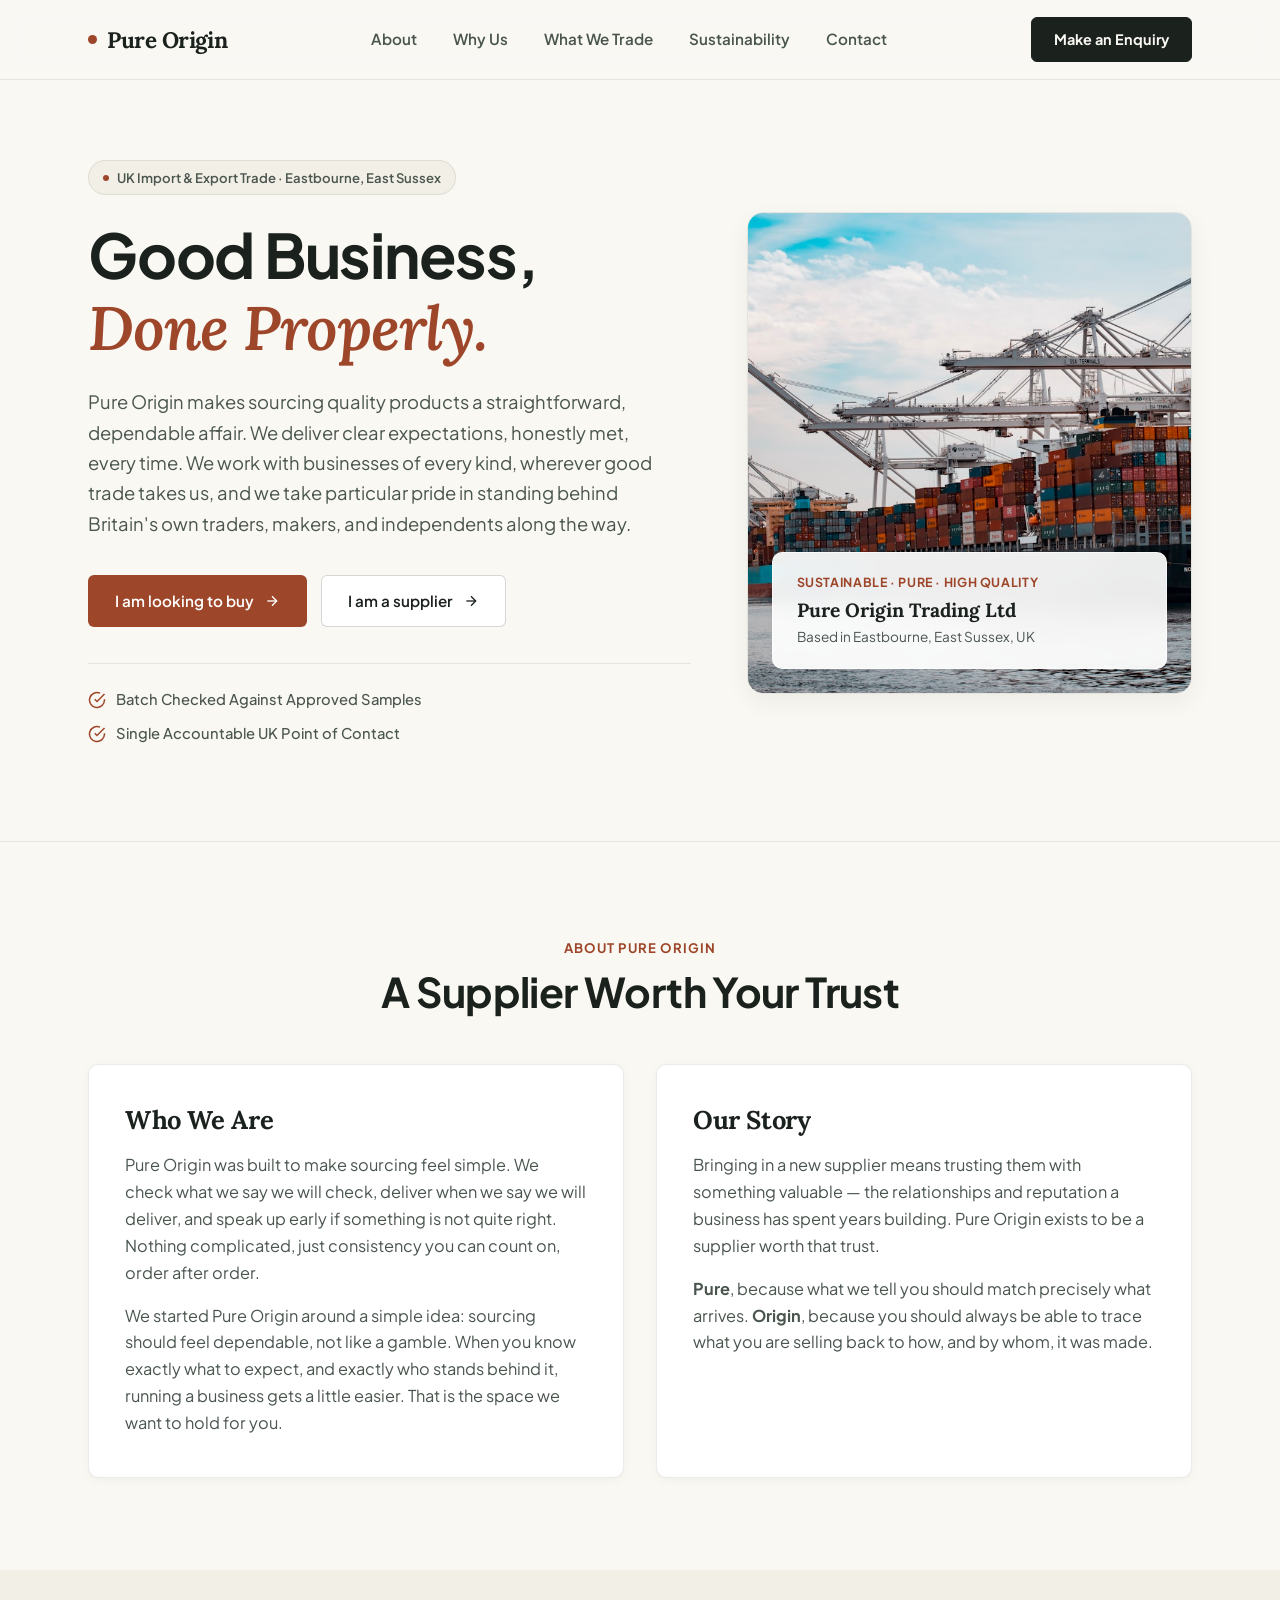
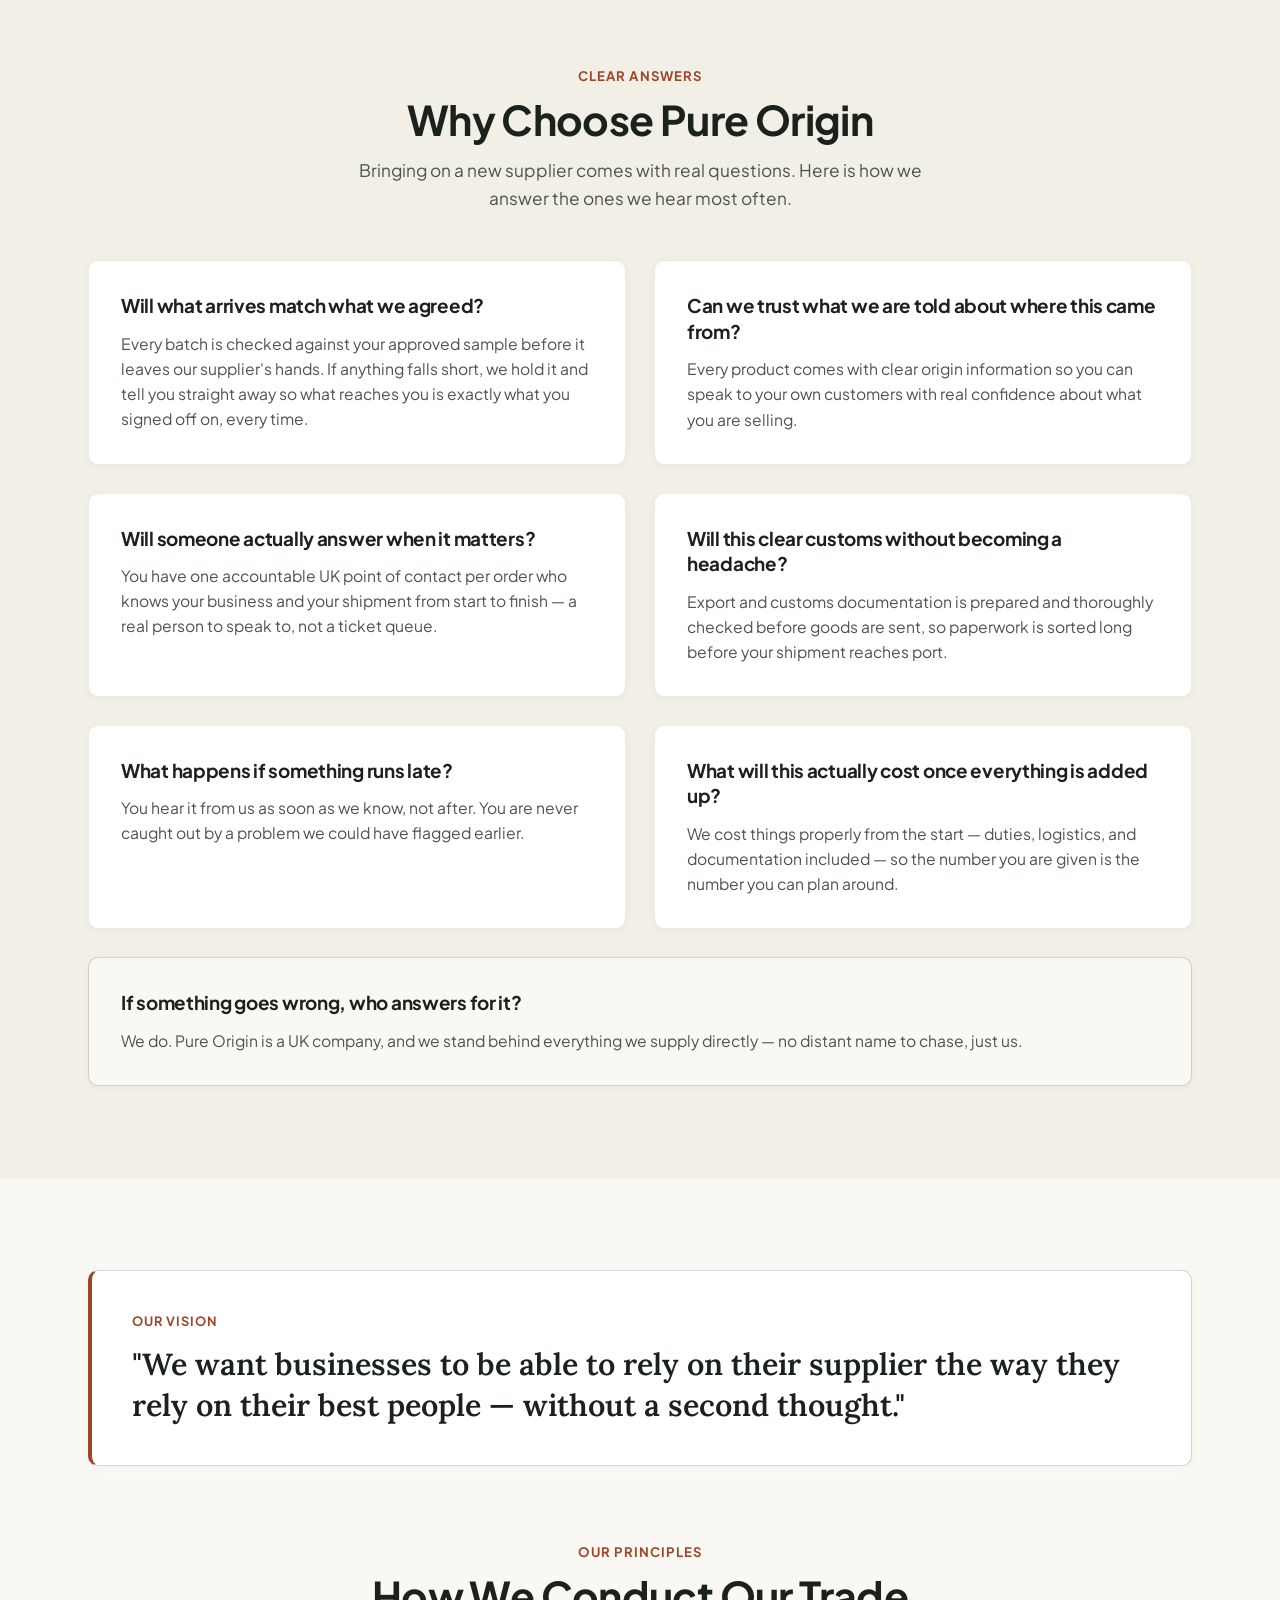
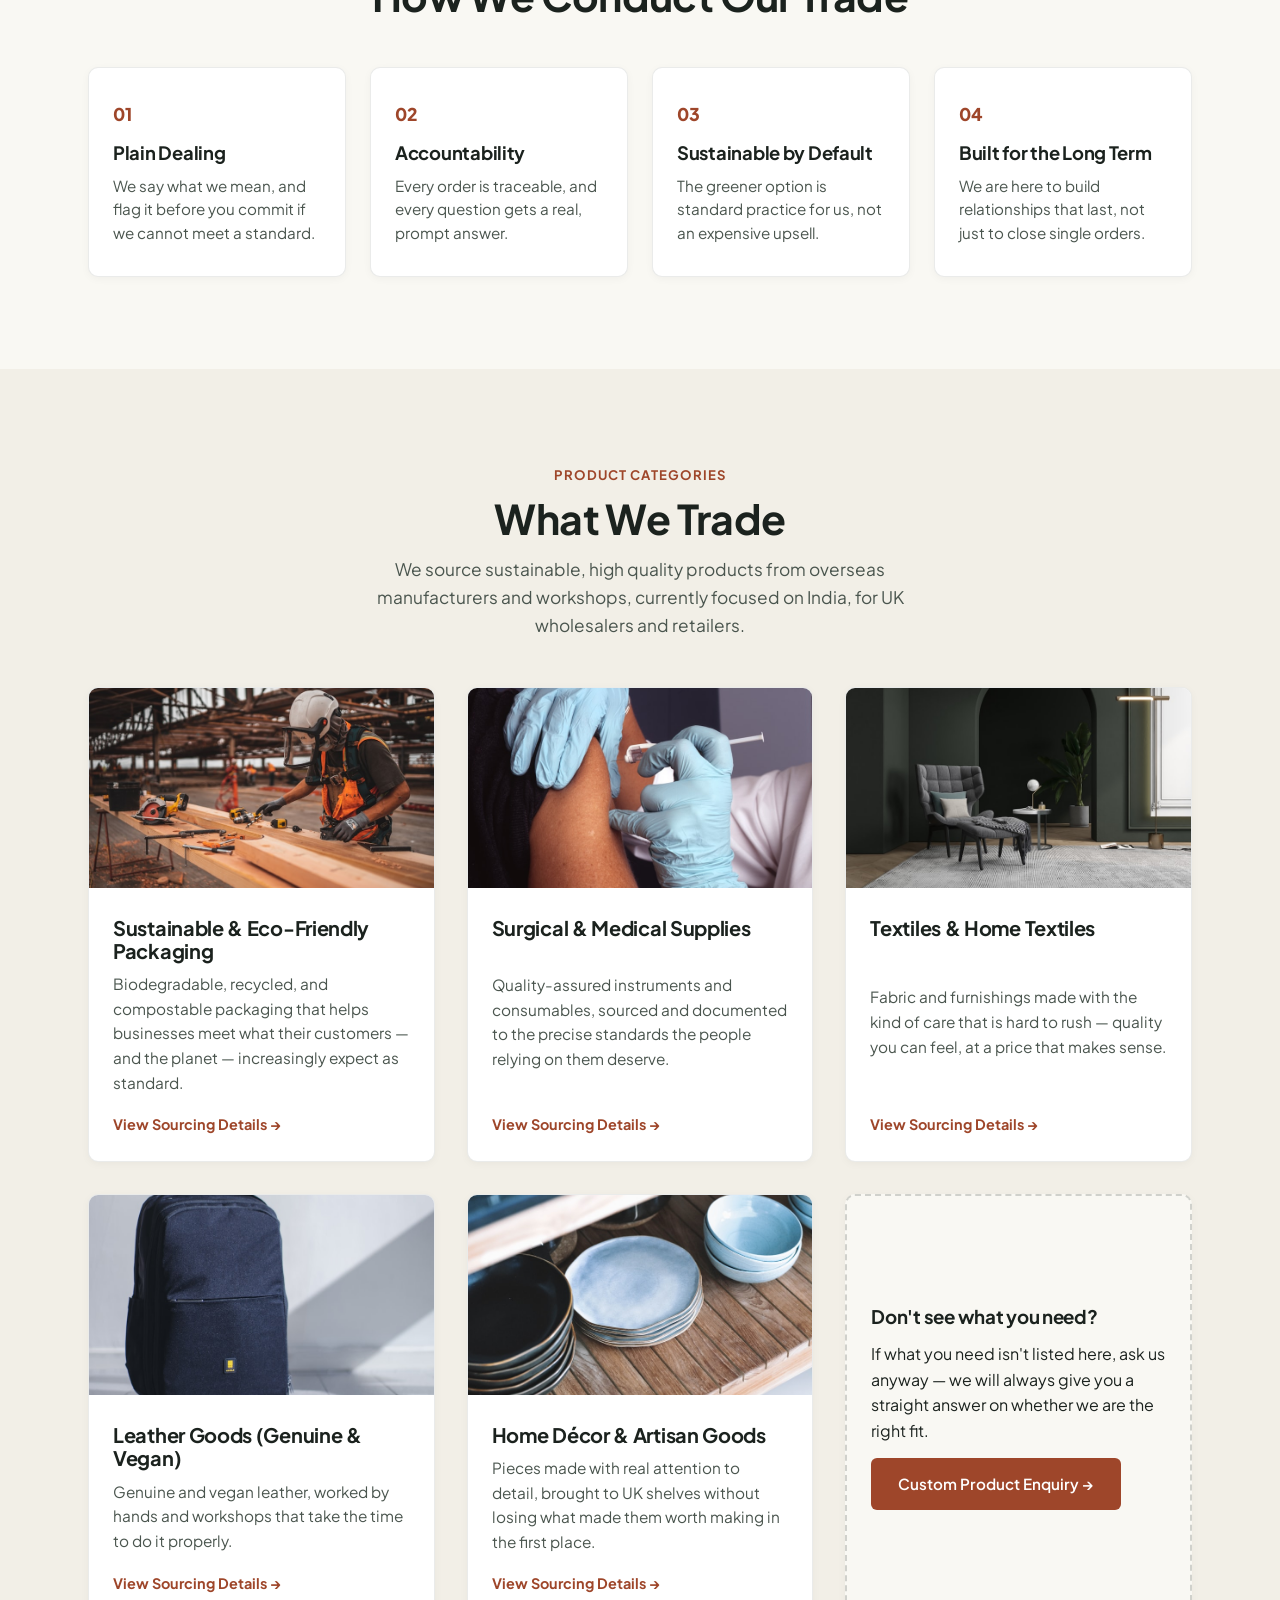
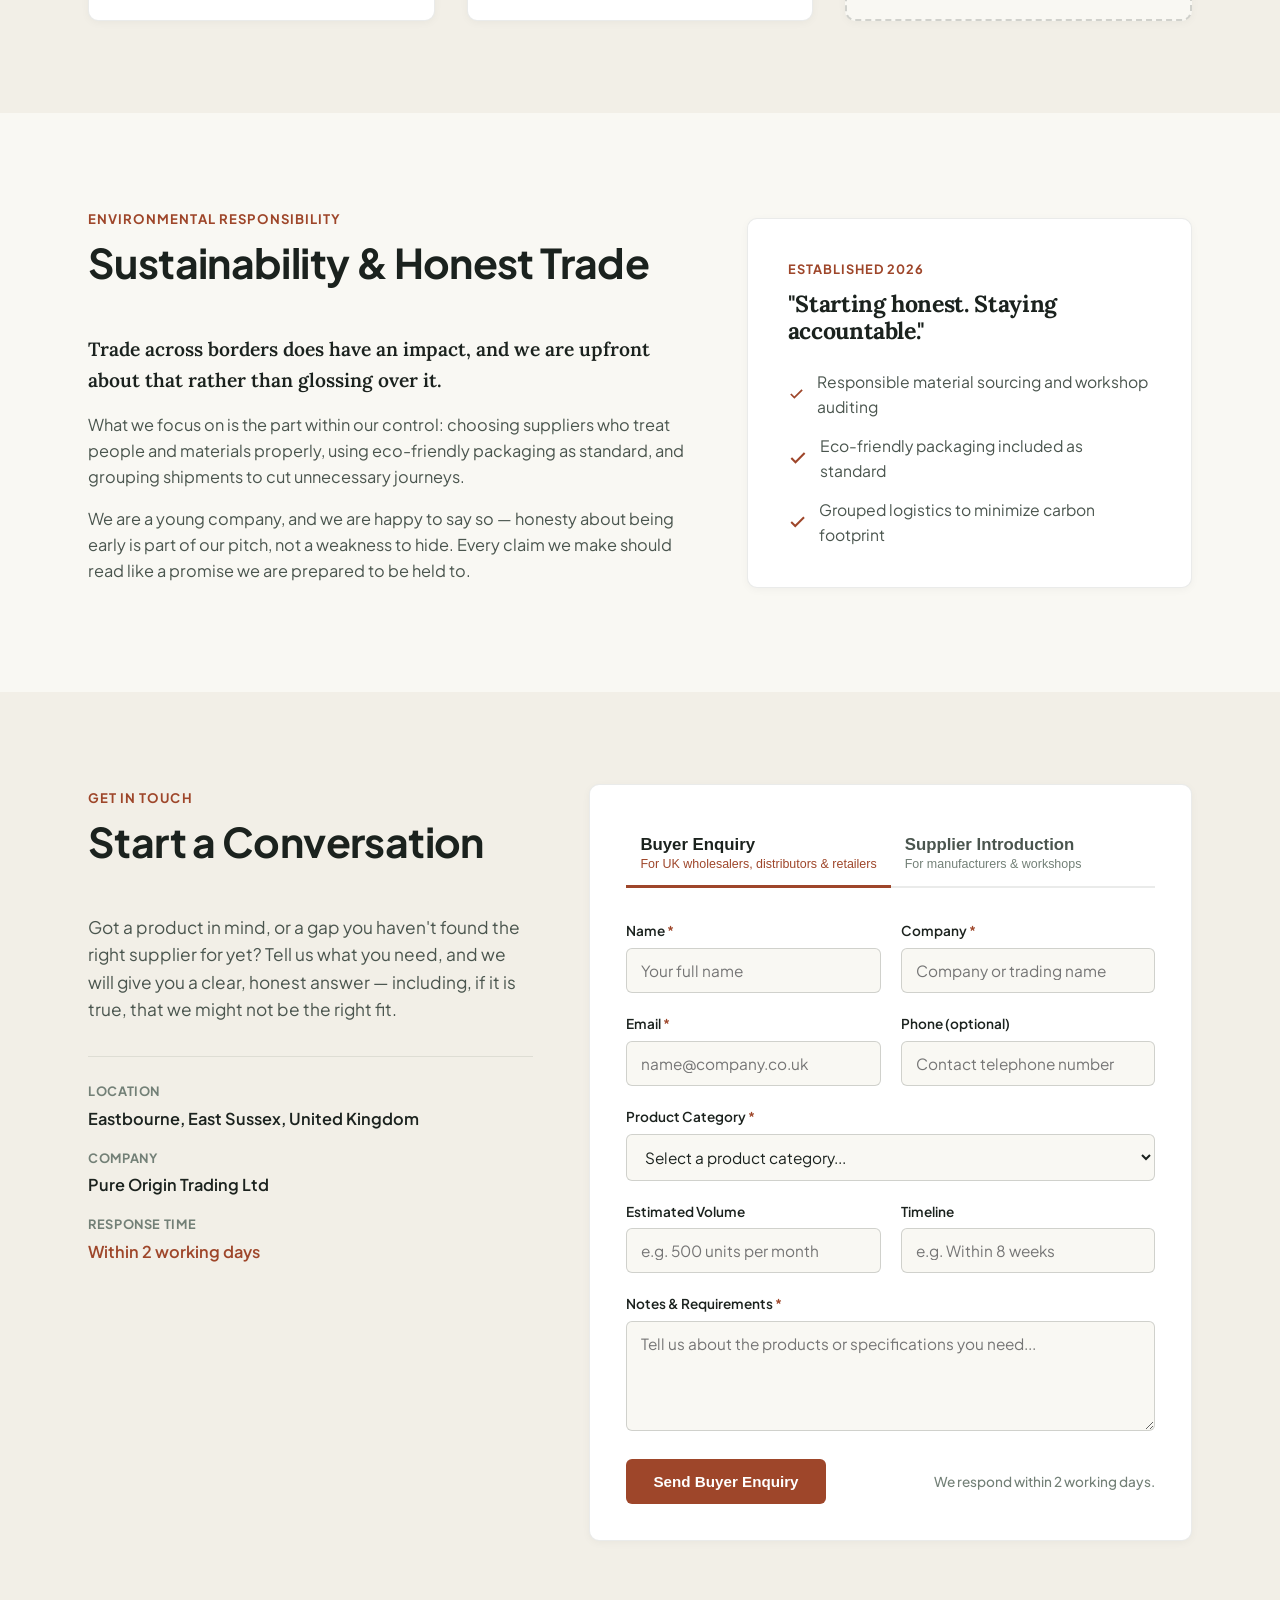
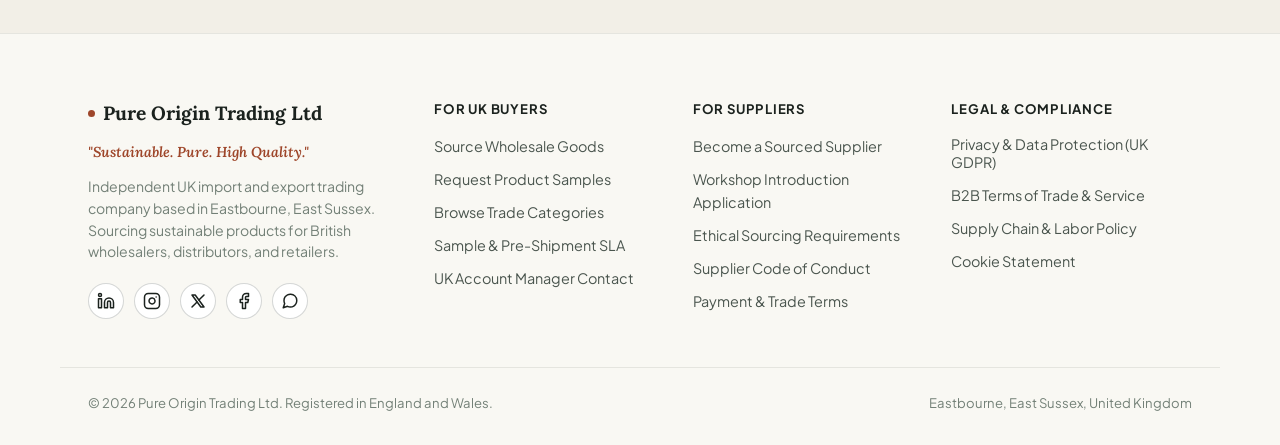
==== index.html @ 4bc97c9e "Initial commit: Pure Origin Trading Ltd website" ====
<!DOCTYPE html>
<html lang="en">
<head>
  <meta charset="UTF-8">
  <meta name="viewport" content="width=device-width, initial-scale=1.0">
  <title>Pure Origin Trading Ltd — Sustainable. Pure. High Quality.</title>
  <meta name="description" content="Pure Origin Trading Ltd is an independent UK import and export company based in Eastbourne, East Sussex. We source sustainable, high quality products for UK wholesalers, distributors, and specialty retailers.">
  
  <!-- Premium Professional Typography Stack -->
  <link rel="preconnect" href="https://fonts.googleapis.com">
  <link rel="preconnect" href="https://fonts.gstatic.com" crossorigin>
  <link href="https://fonts.googleapis.com/css2?family=Plus+Jakarta+Sans:wght@400;500;600;700;800&family=Lora:ital,wght@0,500;0,600;0,700;1,500&display=swap" rel="stylesheet">
  
  <link rel="stylesheet" href="style.css">
</head>
<body>

  <!-- Navigation Header -->
  <header class="site-header" id="top">
    <div class="wrap nav-row">
      <a href="#top" class="wordmark" aria-label="Pure Origin Trading Ltd Home">
        <span class="dot" aria-hidden="true"></span>
        <span class="brand-name">Pure Origin</span>
      </a>

      <nav class="links" id="primaryNav" aria-label="Primary Navigation">
        <a href="#about">About</a>
        <a href="#why">Why Us</a>
        <a href="#trade">What We Trade</a>
        <a href="#sustainability">Sustainability</a>
        <a href="#contact">Contact</a>
      </nav>

      <div class="header-actions">
        <a href="#contact" class="nav-cta-btn" data-set-tab="buyer">Make an Enquiry</a>
      </div>

      <button class="menu-toggle" id="menuToggle" aria-expanded="false" aria-controls="primaryNav" aria-label="Toggle navigation menu">
        <span class="menu-label">Menu</span>
      </button>
    </div>
  </header>

  <main id="main-content">
    
    <!-- Hero Section -->
    <section class="hero-section" id="home">
      <div class="wrap hero-grid">
        <div class="hero-copy">
          <div class="location-badge">
            <span class="badge-dot"></span>
            <span>UK Import &amp; Export Trade · Eastbourne, East Sussex</span>
          </div>

          <h1 class="hero-headline">Good Business,<br><span class="accent-text">Done Properly.</span></h1>

          <p class="hero-subtext">
            Pure Origin makes sourcing quality products a straightforward, dependable affair. We deliver clear expectations, honestly met, every time. We work with businesses of every kind, wherever good trade takes us, and we take particular pride in standing behind Britain's own traders, makers, and independents along the way.
          </p>

          <div class="hero-buttons">
            <a href="#contact" class="btn btn-primary" data-set-tab="buyer">
              <span>I am looking to buy</span>
              <svg width="16" height="16" viewBox="0 0 24 24" fill="none" stroke="currentColor" stroke-width="2"><line x1="5" y1="12" x2="19" y2="12"></line><polyline points="12 5 19 12 12 19"></polyline></svg>
            </a>
            <a href="#contact" class="btn btn-secondary" data-set-tab="supplier">
              <span>I am a supplier</span>
              <svg width="16" height="16" viewBox="0 0 24 24" fill="none" stroke="currentColor" stroke-width="2"><line x1="5" y1="12" x2="19" y2="12"></line><polyline points="12 5 19 12 12 19"></polyline></svg>
            </a>
          </div>

          <div class="hero-reassurance">
            <div class="reassurance-item">
              <svg width="18" height="18" viewBox="0 0 24 24" fill="none" stroke="var(--oxide)" stroke-width="2"><path d="M22 11.08V12a10 10 0 1 1-5.93-9.14"></path><polyline points="22 4 12 14.01 9 11.01"></polyline></svg>
              <span>Batch Checked Against Approved Samples</span>
            </div>
            <div class="reassurance-item">
              <svg width="18" height="18" viewBox="0 0 24 24" fill="none" stroke="var(--oxide)" stroke-width="2"><path d="M22 11.08V12a10 10 0 1 1-5.93-9.14"></path><polyline points="22 4 12 14.01 9 11.01"></polyline></svg>
              <span>Single Accountable UK Point of Contact</span>
            </div>
          </div>
        </div>

        <div class="hero-image-card">
          <img src="assets/hero_trade.jpg" alt="Pure Origin cross border trade container ship and port logistics" class="hero-img">
          <div class="image-overlay-card">
            <div class="card-tagline">Sustainable · Pure · High Quality</div>
            <div class="card-title">Pure Origin Trading Ltd</div>
            <div class="card-location">Based in Eastbourne, East Sussex, UK</div>
          </div>
        </div>
      </div>
    </section>

    <!-- About Section -->
    <section class="section-space" id="about">
      <div class="wrap">
        <div class="section-header">
          <span class="section-label">About Pure Origin</span>
          <h2>A Supplier Worth Your Trust</h2>
        </div>

        <div class="about-cards-grid">
          <div class="about-card">
            <h3>Who We Are</h3>
            <p>
              Pure Origin was built to make sourcing feel simple. We check what we say we will check, deliver when we say we will deliver, and speak up early if something is not quite right. Nothing complicated, just consistency you can count on, order after order.
            </p>
            <p>
              We started Pure Origin around a simple idea: sourcing should feel dependable, not like a gamble. When you know exactly what to expect, and exactly who stands behind it, running a business gets a little easier. That is the space we want to hold for you.
            </p>
          </div>

          <div class="about-card">
            <h3>Our Story</h3>
            <p>
              Bringing in a new supplier means trusting them with something valuable — the relationships and reputation a business has spent years building. Pure Origin exists to be a supplier worth that trust.
            </p>
            <p>
              <strong>Pure</strong>, because what we tell you should match precisely what arrives. <strong>Origin</strong>, because you should always be able to trace what you are selling back to how, and by whom, it was made.
            </p>
          </div>
        </div>
      </div>
    </section>

    <!-- Why Pure Origin FAQ -->
    <section class="section-space soft-bg" id="why">
      <div class="wrap">
        <div class="section-header">
          <span class="section-label">Clear Answers</span>
          <h2>Why Choose Pure Origin</h2>
          <p class="section-sub">Bringing on a new supplier comes with real questions. Here is how we answer the ones we hear most often.</p>
        </div>

        <div class="faq-grid">
          <div class="faq-item">
            <h4>Will what arrives match what we agreed?</h4>
            <p>Every batch is checked against your approved sample before it leaves our supplier's hands. If anything falls short, we hold it and tell you straight away so what reaches you is exactly what you signed off on, every time.</p>
          </div>

          <div class="faq-item">
            <h4>Can we trust what we are told about where this came from?</h4>
            <p>Every product comes with clear origin information so you can speak to your own customers with real confidence about what you are selling.</p>
          </div>

          <div class="faq-item">
            <h4>Will someone actually answer when it matters?</h4>
            <p>You have one accountable UK point of contact per order who knows your business and your shipment from start to finish — a real person to speak to, not a ticket queue.</p>
          </div>

          <div class="faq-item">
            <h4>Will this clear customs without becoming a headache?</h4>
            <p>Export and customs documentation is prepared and thoroughly checked before goods are sent, so paperwork is sorted long before your shipment reaches port.</p>
          </div>

          <div class="faq-item">
            <h4>What happens if something runs late?</h4>
            <p>You hear it from us as soon as we know, not after. You are never caught out by a problem we could have flagged earlier.</p>
          </div>

          <div class="faq-item">
            <h4>What will this actually cost once everything is added up?</h4>
            <p>We cost things properly from the start — duties, logistics, and documentation included — so the number you are given is the number you can plan around.</p>
          </div>

          <div class="faq-item full-width-faq">
            <h4>If something goes wrong, who answers for it?</h4>
            <p>We do. Pure Origin is a UK company, and we stand behind everything we supply directly — no distant name to chase, just us.</p>
          </div>
        </div>
      </div>
    </section>

    <!-- Vision & Values -->
    <section class="section-space" id="values">
      <div class="wrap">
        <div class="vision-callout">
          <span class="vision-tag">Our Vision</span>
          <blockquote class="vision-quote">
            "We want businesses to be able to rely on their supplier the way they rely on their best people — without a second thought."
          </blockquote>
        </div>

        <div class="section-header">
          <span class="section-label">Our Principles</span>
          <h2>How We Conduct Our Trade</h2>
        </div>

        <div class="values-grid">
          <div class="value-card">
            <div class="value-number">01</div>
            <h4>Plain Dealing</h4>
            <p>We say what we mean, and flag it before you commit if we cannot meet a standard.</p>
          </div>

          <div class="value-card">
            <div class="value-number">02</div>
            <h4>Accountability</h4>
            <p>Every order is traceable, and every question gets a real, prompt answer.</p>
          </div>

          <div class="value-card">
            <div class="value-number">03</div>
            <h4>Sustainable by Default</h4>
            <p>The greener option is standard practice for us, not an expensive upsell.</p>
          </div>

          <div class="value-card">
            <div class="value-number">04</div>
            <h4>Built for the Long Term</h4>
            <p>We are here to build relationships that last, not just to close single orders.</p>
          </div>
        </div>
      </div>
    </section>

    <!-- What We Trade -->
    <section class="section-space soft-bg" id="trade">
      <div class="wrap">
        <div class="section-header">
          <span class="section-label">Product Categories</span>
          <h2>What We Trade</h2>
          <p class="section-sub">We source sustainable, high quality products from overseas manufacturers and workshops, currently focused on India, for UK wholesalers and retailers.</p>
        </div>

        <div class="products-grid">
          
          <div class="product-card">
            <div class="product-img-wrap">
              <img src="assets/packaging.jpg" alt="Sustainable Kraft packaging and eco mailers" loading="lazy">
            </div>
            <div class="product-body">
              <h3>Sustainable &amp; Eco-Friendly Packaging</h3>
              <p>Biodegradable, recycled, and compostable packaging that helps businesses meet what their customers — and the planet — increasingly expect as standard.</p>
              <button class="product-modal-btn" data-open-modal="packaging">View Sourcing Details &rarr;</button>
            </div>
          </div>

          <div class="product-card">
            <div class="product-img-wrap">
              <img src="assets/medical.jpg" alt="Surgical and medical supplies" loading="lazy">
            </div>
            <div class="product-body">
              <h3>Surgical &amp; Medical Supplies</h3>
              <p>Quality-assured instruments and consumables, sourced and documented to the precise standards the people relying on them deserve.</p>
              <button class="product-modal-btn" data-open-modal="medical">View Sourcing Details &rarr;</button>
            </div>
          </div>

          <div class="product-card">
            <div class="product-img-wrap">
              <img src="assets/textiles.jpg" alt="Natural woven textiles and linen" loading="lazy">
            </div>
            <div class="product-body">
              <h3>Textiles &amp; Home Textiles</h3>
              <p>Fabric and furnishings made with the kind of care that is hard to rush — quality you can feel, at a price that makes sense.</p>
              <button class="product-modal-btn" data-open-modal="textiles">View Sourcing Details &rarr;</button>
            </div>
          </div>

          <div class="product-card">
            <div class="product-img-wrap">
              <img src="assets/leather.jpg" alt="Genuine and vegan leather goods" loading="lazy">
            </div>
            <div class="product-body">
              <h3>Leather Goods (Genuine &amp; Vegan)</h3>
              <p>Genuine and vegan leather, worked by hands and workshops that take the time to do it properly.</p>
              <button class="product-modal-btn" data-open-modal="leather">View Sourcing Details &rarr;</button>
            </div>
          </div>

          <div class="product-card">
            <div class="product-img-wrap">
              <img src="assets/artisan.jpg" alt="Home decor and handcrafted artisan ceramics" loading="lazy">
            </div>
            <div class="product-body">
              <h3>Home Décor &amp; Artisan Goods</h3>
              <p>Pieces made with real attention to detail, brought to UK shelves without losing what made them worth making in the first place.</p>
              <button class="product-modal-btn" data-open-modal="artisan">View Sourcing Details &rarr;</button>
            </div>
          </div>

          <div class="product-card custom-enquiry-card">
            <div class="custom-card-body">
              <h3>Don't see what you need?</h3>
              <p>If what you need isn't listed here, ask us anyway — we will always give you a straight answer on whether we are the right fit.</p>
              <a href="#contact" class="btn btn-primary" data-set-tab="buyer">Custom Product Enquiry &rarr;</a>
            </div>
          </div>

        </div>
      </div>
    </section>

    <!-- Sustainability Section -->
    <section class="section-space" id="sustainability">
      <div class="wrap sustain-container">
        <div class="sustain-copy">
          <div class="section-header align-left">
            <span class="section-label">Environmental Responsibility</span>
            <h2>Sustainability &amp; Honest Trade</h2>
          </div>

          <p class="lead-p">
            Trade across borders does have an impact, and we are upfront about that rather than glossing over it.
          </p>

          <p>
            What we focus on is the part within our control: choosing suppliers who treat people and materials properly, using eco-friendly packaging as standard, and grouping shipments to cut unnecessary journeys.
          </p>

          <p>
            We are a young company, and we are happy to say so — honesty about being early is part of our pitch, not a weakness to hide. Every claim we make should read like a promise we are prepared to be held to.
          </p>
        </div>

        <div class="sustain-box">
          <div class="box-badge">Established 2026</div>
          <h3>"Starting honest. Staying accountable."</h3>
          <ul class="sustain-list">
            <li>
              <svg width="20" height="20" viewBox="0 0 24 24" fill="none" stroke="var(--oxide)" stroke-width="2.5"><polyline points="20 6 9 17 4 12"></polyline></svg>
              <span>Responsible material sourcing and workshop auditing</span>
            </li>
            <li>
              <svg width="20" height="20" viewBox="0 0 24 24" fill="none" stroke="var(--oxide)" stroke-width="2.5"><polyline points="20 6 9 17 4 12"></polyline></svg>
              <span>Eco-friendly packaging included as standard</span>
            </li>
            <li>
              <svg width="20" height="20" viewBox="0 0 24 24" fill="none" stroke="var(--oxide)" stroke-width="2.5"><polyline points="20 6 9 17 4 12"></polyline></svg>
              <span>Grouped logistics to minimize carbon footprint</span>
            </li>
          </ul>
        </div>
      </div>
    </section>

    <!-- Contact Section -->
    <section class="section-space soft-bg" id="contact">
      <div class="wrap contact-layout">
        
        <div class="contact-info-panel">
          <div class="section-header align-left">
            <span class="section-label">Get in Touch</span>
            <h2>Start a Conversation</h2>
          </div>

          <p class="contact-text">
            Got a product in mind, or a gap you haven't found the right supplier for yet? Tell us what you need, and we will give you a clear, honest answer — including, if it is true, that we might not be the right fit.
          </p>

          <div class="info-list">
            <div class="info-item">
              <span class="info-label">Location</span>
              <span class="info-value">Eastbourne, East Sussex, United Kingdom</span>
            </div>
            <div class="info-item">
              <span class="info-label">Company</span>
              <span class="info-value">Pure Origin Trading Ltd</span>
            </div>
            <div class="info-item">
              <span class="info-label">Response Time</span>
              <span class="info-value highlight">Within 2 working days</span>
            </div>
          </div>
        </div>

        <div class="form-container" id="form-area">
          
          <div class="form-tabs" role="tablist" aria-label="Audience enquiry selector">
            <button class="tab-button active" id="tab-buyer" role="tab" aria-selected="true" aria-controls="panel-buyer" data-tab="buyer">
              <span class="tab-title">Buyer Enquiry</span>
              <span class="tab-subtitle">For UK wholesalers, distributors &amp; retailers</span>
            </button>
            <button class="tab-button" id="tab-supplier" role="tab" aria-selected="false" aria-controls="panel-supplier" data-tab="supplier">
              <span class="tab-title">Supplier Introduction</span>
              <span class="tab-subtitle">For manufacturers &amp; workshops</span>
            </button>
          </div>

          <!-- Buyer Form -->
          <div class="form-panel active" id="panel-buyer" role="tabpanel" aria-labelledby="tab-buyer">
            <form id="buyerForm" class="contact-form" action="https://formspree.io/f/xbjnqpkz" method="POST" novalidate>
              <input type="hidden" name="_subject" value="New Buyer Enquiry — Pure Origin Trading Ltd">
              <input type="hidden" name="enquiry_type" value="Buyer Enquiry">

              <div class="form-row">
                <div class="field-group">
                  <label for="b-name">Name <span class="req">*</span></label>
                  <input type="text" id="b-name" name="name" required placeholder="Your full name">
                </div>
                <div class="field-group">
                  <label for="b-company">Company <span class="req">*</span></label>
                  <input type="text" id="b-company" name="company" required placeholder="Company or trading name">
                </div>
              </div>

              <div class="form-row">
                <div class="field-group">
                  <label for="b-email">Email <span class="req">*</span></label>
                  <input type="email" id="b-email" name="email" required placeholder="name@company.co.uk">
                </div>
                <div class="field-group">
                  <label for="b-phone">Phone (optional)</label>
                  <input type="tel" id="b-phone" name="phone" placeholder="Contact telephone number">
                </div>
              </div>

              <div class="field-group">
                <label for="b-category">Product Category <span class="req">*</span></label>
                <select id="b-category" name="product_category" required>
                  <option value="" disabled selected>Select a product category...</option>
                  <option value="Sustainable & Eco-Friendly Packaging">Sustainable &amp; Eco-Friendly Packaging</option>
                  <option value="Surgical & Medical Supplies">Surgical &amp; Medical Supplies</option>
                  <option value="Textiles & Home Textiles">Textiles &amp; Home Textiles</option>
                  <option value="Leather Goods">Leather Goods (Genuine &amp; Vegan)</option>
                  <option value="Home Décor & Artisan Goods">Home Décor &amp; Artisan Goods</option>
                  <option value="Other / Custom Sourcing">Other / Custom Sourcing Request</option>
                </select>
              </div>

              <div class="form-row">
                <div class="field-group">
                  <label for="b-volume">Estimated Volume</label>
                  <input type="text" id="b-volume" name="volume" placeholder="e.g. 500 units per month">
                </div>
                <div class="field-group">
                  <label for="b-timeline">Timeline</label>
                  <input type="text" id="b-timeline" name="timeline" placeholder="e.g. Within 8 weeks">
                </div>
              </div>

              <div class="field-group">
                <label for="b-notes">Notes &amp; Requirements <span class="req">*</span></label>
                <textarea id="b-notes" name="notes" rows="4" required placeholder="Tell us about the products or specifications you need..."></textarea>
              </div>

              <div class="form-actions">
                <button type="submit" class="btn btn-primary submit-btn">
                  <span>Send Buyer Enquiry</span>
                </button>
                <span class="sla-text">We respond within 2 working days.</span>
              </div>

              <div class="form-feedback" id="buyerStatus" aria-live="polite"></div>
            </form>
          </div>

          <!-- Supplier Form -->
          <div class="form-panel" id="panel-supplier" role="tabpanel" aria-labelledby="tab-supplier">
            <form id="supplierForm" class="contact-form" action="https://formspree.io/f/xbjnqpkz" method="POST" novalidate>
              <input type="hidden" name="_subject" value="New Supplier Introduction — Pure Origin Trading Ltd">
              <input type="hidden" name="enquiry_type" value="Supplier Introduction">

              <div class="form-row">
                <div class="field-group">
                  <label for="s-name">Name <span class="req">*</span></label>
                  <input type="text" id="s-name" name="name" required placeholder="Your name">
                </div>
                <div class="field-group">
                  <label for="s-company">Company or Workshop <span class="req">*</span></label>
                  <input type="text" id="s-company" name="company" required placeholder="Name of workshop or business">
                </div>
              </div>

              <div class="form-row">
                <div class="field-group">
                  <label for="s-email">Email <span class="req">*</span></label>
                  <input type="email" id="s-email" name="email" required placeholder="email@workshop.com">
                </div>
                <div class="field-group">
                  <label for="s-location">Location <span class="req">*</span></label>
                  <input type="text" id="s-location" name="location" required placeholder="City, state, country">
                </div>
              </div>

              <div class="field-group">
                <label for="s-category">What do you produce? <span class="req">*</span></label>
                <select id="s-category" name="production_category" required>
                  <option value="" disabled selected>Select category...</option>
                  <option value="Sustainable & Eco-Friendly Packaging">Sustainable &amp; Eco-Friendly Packaging</option>
                  <option value="Surgical & Medical Supplies">Surgical &amp; Medical Supplies</option>
                  <option value="Textiles & Home Textiles">Textiles &amp; Home Textiles</option>
                  <option value="Leather Goods">Leather Goods (Genuine &amp; Vegan)</option>
                  <option value="Home Décor & Artisan Goods">Home Décor &amp; Artisan Goods</option>
                  <option value="Other Workshop Goods">Other Workshop &amp; Artisan Goods</option>
                </select>
              </div>

              <div class="field-group">
                <label for="s-cert">Certifications Held (if any)</label>
                <input type="text" id="s-cert" name="certifications" placeholder="e.g. GOTS, OEKO-TEX, ISO 9001">
              </div>

              <div class="field-group">
                <label for="s-notes">Workshop &amp; Capacity Overview <span class="req">*</span></label>
                <textarea id="s-notes" name="notes" rows="4" required placeholder="Tell us about your workshop, materials, monthly production capacity, and experience..."></textarea>
              </div>

              <div class="form-actions">
                <button type="submit" class="btn btn-primary submit-btn">
                  <span>Send Supplier Introduction</span>
                </button>
                <span class="sla-text">We respond within 2 working days.</span>
              </div>

              <div class="form-feedback" id="supplierStatus" aria-live="polite"></div>
            </form>
          </div>

        </div>
      </div>
    </section>

  </main>

  <!-- Modal for Product Category Details -->
  <div class="modal-backdrop" id="categoryModal" aria-hidden="true" role="dialog" aria-labelledby="modalTitle">
    <div class="modal-dialog">
      <button class="modal-close-btn" id="modalClose" aria-label="Close modal">&times;</button>
      <div class="modal-header">
        <h3 id="modalTitle">Category Sourcing Standards</h3>
      </div>
      <div class="modal-body" id="modalContent">
        <!-- Content injected dynamically -->
      </div>
      <div class="modal-footer">
        <a href="#contact" class="btn btn-primary modal-cta-btn" id="modalCta" data-set-tab="buyer">Make an Enquiry About This Product &rarr;</a>
      </div>
    </div>
  </div>

  <!-- Modal for Legal Policies (Privacy, Terms, Supply Chain, Cookies) -->
  <div class="modal-backdrop" id="legalModal" aria-hidden="true" role="dialog" aria-labelledby="legalTitle">
    <div class="modal-dialog legal-dialog">
      <button class="modal-close-btn" id="legalClose" aria-label="Close legal modal">&times;</button>
      <div class="modal-header">
        <span class="legal-badge">UK Legal &amp; Governance Compliance</span>
        <h3 id="legalTitle">Legal Notice</h3>
      </div>
      <div class="modal-body legal-body-scroll" id="legalContent">
        <!-- Legal content injected dynamically -->
      </div>
    </div>
  </div>

  <!-- Footer (Amazon-style Audience & Compliance Navigation) -->
  <footer class="site-footer">
    <div class="wrap footer-main-grid">
      
      <!-- Brand Column -->
      <div class="footer-col brand-col">
        <span class="wordmark-sm"><span class="dot"></span> Pure Origin Trading Ltd</span>
        <p class="footer-tagline">"Sustainable. Pure. High Quality."</p>
        <p class="footer-desc">Independent UK import and export trading company based in Eastbourne, East Sussex. Sourcing sustainable products for British wholesalers, distributors, and retailers.</p>
        
        <!-- Social Media Icons -->
        <div class="footer-social-row">
          <a href="https://linkedin.com" target="_blank" rel="noopener noreferrer" class="social-icon-btn" aria-label="Pure Origin LinkedIn">
            <svg width="18" height="18" viewBox="0 0 24 24" fill="none" stroke="currentColor" stroke-width="2" stroke-linecap="round" stroke-linejoin="round"><path d="M16 8a6 6 0 0 1 6 6v7h-4v-7a2 2 0 0 0-2-2 2 2 0 0 0-2 2v7h-4v-7a6 6 0 0 1 6-6z"></path><rect x="2" y="9" width="4" height="12"></rect><circle cx="4" cy="4" r="2"></circle></svg>
          </a>
          <a href="https://instagram.com" target="_blank" rel="noopener noreferrer" class="social-icon-btn" aria-label="Pure Origin Instagram">
            <svg width="18" height="18" viewBox="0 0 24 24" fill="none" stroke="currentColor" stroke-width="2" stroke-linecap="round" stroke-linejoin="round"><rect x="2" y="2" width="20" height="20" rx="5" ry="5"></rect><path d="M16 11.37A4 4 0 1 1 12.63 8 4 4 0 0 1 16 11.37z"></path><line x1="17.5" y1="6.5" x2="17.51" y2="6.5"></line></svg>
          </a>
          <a href="https://twitter.com" target="_blank" rel="noopener noreferrer" class="social-icon-btn" aria-label="Pure Origin X / Twitter">
            <svg width="18" height="18" viewBox="0 0 24 24" fill="none" stroke="currentColor" stroke-width="2" stroke-linecap="round" stroke-linejoin="round"><path d="M4 4l11.733 16h4.267l-11.733 -16z"></path><path d="M4 20l6.768 -6.768m2.46 -2.46l6.772 -6.772"></path></svg>
          </a>
          <a href="https://facebook.com" target="_blank" rel="noopener noreferrer" class="social-icon-btn" aria-label="Pure Origin Facebook">
            <svg width="18" height="18" viewBox="0 0 24 24" fill="none" stroke="currentColor" stroke-width="2" stroke-linecap="round" stroke-linejoin="round"><path d="M18 2h-3a5 5 0 0 0-5 5v3H7v4h3v8h4v-8h3l1-4h-4V7a1 1 0 0 1 1-1h3z"></path></svg>
          </a>
          <a href="https://wa.me" target="_blank" rel="noopener noreferrer" class="social-icon-btn" aria-label="Pure Origin WhatsApp Trade Contact">
            <svg width="18" height="18" viewBox="0 0 24 24" fill="none" stroke="currentColor" stroke-width="2" stroke-linecap="round" stroke-linejoin="round"><path d="M21 11.5a8.38 8.38 0 0 1-.9 3.8 8.5 8.5 0 0 1-7.6 4.7 8.38 8.38 0 0 1-3.8-.9L3 21l1.9-5.7a8.38 8.38 0 0 1-.9-3.8 8.5 8.5 0 0 1 4.7-7.6 8.38 8.38 0 0 1 3.8-.9h.5a8.48 8.48 0 0 1 8 8v.5z"></path></svg>
          </a>
        </div>
      </div>

      <!-- For UK Buyers Column -->
      <div class="footer-col">
        <span class="footer-col-title">For UK Buyers</span>
        <ul class="footer-links-list">
          <li><a href="#contact" data-set-tab="buyer">Source Wholesale Goods</a></li>
          <li><a href="#contact" data-set-tab="buyer">Request Product Samples</a></li>
          <li><a href="#trade">Browse Trade Categories</a></li>
          <li><a href="#why">Sample &amp; Pre-Shipment SLA</a></li>
          <li><a href="#contact" data-set-tab="buyer">UK Account Manager Contact</a></li>
        </ul>
      </div>

      <!-- For Overseas Suppliers Column -->
      <div class="footer-col">
        <span class="footer-col-title">For Suppliers</span>
        <ul class="footer-links-list">
          <li><a href="#contact" data-set-tab="supplier">Become a Sourced Supplier</a></li>
          <li><a href="#contact" data-set-tab="supplier">Workshop Introduction Application</a></li>
          <li><a href="#sustainability">Ethical Sourcing Requirements</a></li>
          <li><button class="legal-link-btn" data-open-legal="supply-chain">Supplier Code of Conduct</button></li>
          <li><button class="legal-link-btn" data-open-legal="terms">Payment &amp; Trade Terms</button></li>
        </ul>
      </div>

      <!-- Legal & Governance Column -->
      <div class="footer-col">
        <span class="footer-col-title">Legal &amp; Compliance</span>
        <ul class="footer-links-list">
          <li><button class="legal-link-btn" data-open-legal="privacy">Privacy &amp; Data Protection (UK GDPR)</button></li>
          <li><button class="legal-link-btn" data-open-legal="terms">B2B Terms of Trade &amp; Service</button></li>
          <li><button class="legal-link-btn" data-open-legal="supply-chain">Supply Chain &amp; Labor Policy</button></li>
          <li><button class="legal-link-btn" data-open-legal="cookies">Cookie Statement</button></li>
        </ul>
      </div>
    </div>

    <div class="wrap footer-bottom-bar">
      <span>&copy; <span id="yearSpan">2026</span> Pure Origin Trading Ltd. Registered in England and Wales.</span>
      <span class="footer-loc">Eastbourne, East Sussex, United Kingdom</span>
    </div>
  </footer>

  <script src="script.js"></script>
</body>
</html>
---- style.css ----
/* --------------------------------------------------------------------------
   PURE ORIGIN TRADING LTD — DESIGN SYSTEM
   Modern, Clean, Human UK Trade Aesthetic & Governance Compliance
   -------------------------------------------------------------------------- */

:root {
  /* Color System */
  --bg-paper: #F9F8F3;
  --bg-soft: #F2EFE7;
  --bg-card: #FFFFFF;
  
  --color-ink: #1B221E;
  --color-ink-soft: #4A554E;
  --color-ink-muted: #738077;
  
  --oxide: #9E462A;
  --oxide-hover: #7E331B;
  --brass: #B28B36;
  --sage-accent: #4E5E53;
  
  --border-light: rgba(27, 34, 30, 0.09);
  --border-strong: rgba(27, 34, 30, 0.18);
  
  /* Typography */
  --font-sans: 'Plus Jakarta Sans', system-ui, -apple-system, sans-serif;
  --font-serif: 'Lora', Georgia, serif;
  
  /* Constraints & Effects */
  --max-width: 1160px;
  --header-height: 80px;
  --radius-sm: 6px;
  --radius-md: 10px;
  --radius-lg: 16px;
  
  --shadow-sm: 0 2px 8px rgba(27, 34, 30, 0.04);
  --shadow-md: 0 8px 24px rgba(27, 34, 30, 0.06);
  --shadow-hover: 0 14px 32px rgba(27, 34, 30, 0.1);
  
  --transition-fast: 0.18s cubic-bezier(0.2, 0.8, 0.2, 1);
  --transition-normal: 0.28s cubic-bezier(0.2, 0.8, 0.2, 1);
}

/* Global Reset */
*, *::before, *::after {
  box-sizing: border-box;
  margin: 0;
  padding: 0;
}

html {
  scroll-behavior: smooth;
  scroll-padding-top: var(--header-height);
  font-size: 16px;
}

body {
  background-color: var(--bg-paper);
  color: var(--color-ink);
  font-family: var(--font-sans);
  line-height: 1.6;
  -webkit-font-smoothing: antialiased;
}

h1, h2, h3, h4 {
  color: var(--color-ink);
  line-height: 1.15;
  letter-spacing: -0.015em;
}

h1, h2 {
  font-family: var(--font-sans);
  font-weight: 700;
}

p {
  margin-bottom: 0;
}

a {
  color: inherit;
  text-decoration: none;
}

img {
  display: block;
  max-width: 100%;
  height: auto;
}

/* Utility Containers */
.wrap {
  max-width: var(--max-width);
  margin: 0 auto;
  padding: 0 28px;
}

.section-space {
  padding: 92px 0;
}

.soft-bg {
  background-color: var(--bg-soft);
}

.section-header {
  margin-bottom: 48px;
  text-align: center;
  max-width: 36rem;
  margin-left: auto;
  margin-right: auto;
}

.section-header.align-left {
  text-align: left;
  margin-left: 0;
  margin-right: 0;
}

.section-label {
  display: inline-block;
  font-size: 0.82rem;
  font-weight: 700;
  color: var(--oxide);
  text-transform: uppercase;
  letter-spacing: 0.08em;
  margin-bottom: 10px;
}

.section-header h2 {
  font-size: clamp(2rem, 3.2vw, 2.7rem);
}

.section-sub {
  font-size: 1.08rem;
  color: var(--color-ink-soft);
  margin-top: 14px;
  line-height: 1.6;
}

/* Focus state */
:focus-visible {
  outline: 2px solid var(--oxide);
  outline-offset: 3px;
}

/* --------------------------------------------------------------------------
   HEADER NAVIGATION (REDESIGNED & SLEEK)
   -------------------------------------------------------------------------- */
.site-header {
  position: sticky;
  top: 0;
  z-index: 100;
  background: rgba(249, 248, 243, 0.92);
  backdrop-filter: blur(12px);
  -webkit-backdrop-filter: blur(12px);
  border-bottom: 1px solid var(--border-light);
  height: var(--header-height);
  display: flex;
  align-items: center;
}

.nav-row {
  display: flex;
  align-items: center;
  justify-content: space-between;
  width: 100%;
}

.wordmark {
  display: flex;
  align-items: center;
  gap: 10px;
}

.wordmark .dot {
  width: 9px;
  height: 9px;
  border-radius: 50%;
  background: var(--oxide);
  display: inline-block;
}

.brand-name {
  font-family: var(--font-serif);
  font-weight: 700;
  font-size: 1.4rem;
  color: var(--color-ink);
  letter-spacing: -0.02em;
}

nav.links {
  display: flex;
  align-items: center;
  gap: 36px;
  font-size: 0.95rem;
  font-weight: 600;
}

nav.links a {
  color: var(--color-ink-soft);
  position: relative;
  padding: 6px 0;
  transition: color var(--transition-fast);
}

nav.links a::after {
  content: '';
  position: absolute;
  bottom: 0;
  left: 0;
  width: 0;
  height: 2px;
  background-color: var(--oxide);
  transition: width var(--transition-fast);
}

nav.links a:hover {
  color: var(--color-ink);
}

nav.links a:hover::after {
  width: 100%;
}

.header-actions {
  display: flex;
  align-items: center;
  gap: 12px;
}

.nav-cta-btn {
  padding: 10px 22px;
  border-radius: var(--radius-sm);
  font-size: 0.9rem;
  font-weight: 700;
  background: var(--color-ink);
  color: var(--bg-paper);
  transition: all var(--transition-fast);
  border: 1px solid var(--color-ink);
}

.nav-cta-btn:hover {
  background: var(--oxide);
  border-color: var(--oxide);
  transform: translateY(-1px);
}

.menu-toggle {
  display: none;
  background: none;
  border: 1px solid var(--border-strong);
  padding: 8px 16px;
  border-radius: var(--radius-sm);
  font-family: inherit;
  font-size: 0.9rem;
  font-weight: 600;
  cursor: pointer;
  color: var(--color-ink);
}

@media (max-width: 900px) {
  .header-actions { display: none; }
  .menu-toggle { display: block; }
  nav.links {
    display: none;
    position: absolute;
    top: var(--header-height);
    left: 0; right: 0;
    background: var(--bg-paper);
    flex-direction: column;
    align-items: flex-start;
    gap: 0;
    border-bottom: 1px solid var(--border-strong);
    box-shadow: var(--shadow-md);
  }
  nav.links.open { display: flex; }
  nav.links a {
    width: 100%;
    padding: 16px 28px;
    border-top: 1px solid var(--border-light);
  }
  nav.links a::after { display: none; }
}

/* --------------------------------------------------------------------------
   HERO SECTION
   -------------------------------------------------------------------------- */
.hero-section {
  padding: 80px 0 96px;
  border-bottom: 1px solid var(--border-light);
}

.hero-grid {
  display: grid;
  grid-template-columns: 1.15fr 0.85fr;
  gap: 56px;
  align-items: center;
}

.location-badge {
  display: inline-flex;
  align-items: center;
  gap: 8px;
  font-size: 0.82rem;
  font-weight: 600;
  color: var(--color-ink-soft);
  background: var(--bg-soft);
  padding: 6px 14px;
  border-radius: 20px;
  border: 1px solid var(--border-light);
  margin-bottom: 24px;
}

.badge-dot {
  width: 6px;
  height: 6px;
  border-radius: 50%;
  background: var(--oxide);
}

.hero-headline {
  font-size: clamp(2.6rem, 4.8vw, 4.2rem);
  margin-bottom: 24px;
  letter-spacing: -0.02em;
}

.hero-headline .accent-text {
  color: var(--oxide);
  font-family: var(--font-serif);
  font-weight: 600;
  font-style: italic;
}

.hero-subtext {
  font-size: 1.15rem;
  color: var(--color-ink-soft);
  line-height: 1.65;
  margin-bottom: 36px;
  max-width: 36rem;
}

.hero-buttons {
  display: flex;
  gap: 14px;
  flex-wrap: wrap;
  margin-bottom: 36px;
}

/* Buttons */
.btn {
  display: inline-flex;
  align-items: center;
  justify-content: center;
  gap: 10px;
  padding: 13px 26px;
  border-radius: var(--radius-sm);
  font-weight: 600;
  font-size: 0.95rem;
  cursor: pointer;
  transition: all var(--transition-fast);
  border: 1px solid transparent;
}

.btn-primary {
  background: var(--oxide);
  color: #FFFFFF;
}

.btn-primary:hover {
  background: var(--oxide-hover);
  transform: translateY(-1px);
}

.btn-secondary {
  background: var(--bg-card);
  color: var(--color-ink);
  border-color: var(--border-strong);
}

.btn-secondary:hover {
  background: var(--color-ink);
  color: #FFFFFF;
  border-color: var(--color-ink);
  transform: translateY(-1px);
}

.hero-reassurance {
  display: flex;
  flex-direction: column;
  gap: 10px;
  border-top: 1px solid var(--border-light);
  padding-top: 24px;
}

.reassurance-item {
  display: flex;
  align-items: center;
  gap: 10px;
  font-size: 0.92rem;
  font-weight: 500;
  color: var(--color-ink-soft);
}

.hero-image-card {
  position: relative;
  border-radius: var(--radius-lg);
  overflow: hidden;
  box-shadow: var(--shadow-md);
  border: 1px solid var(--border-light);
}

.hero-img {
  width: 100%;
  height: 480px;
  object-fit: cover;
}

.image-overlay-card {
  position: absolute;
  bottom: 24px;
  left: 24px;
  right: 24px;
  background: rgba(255, 255, 255, 0.92);
  backdrop-filter: blur(10px);
  padding: 20px 24px;
  border-radius: var(--radius-md);
  border: 1px solid rgba(255,255,255,0.6);
  box-shadow: var(--shadow-sm);
}

.card-tagline {
  font-size: 0.78rem;
  font-weight: 700;
  color: var(--oxide);
  text-transform: uppercase;
  letter-spacing: 0.05em;
}

.card-title {
  font-family: var(--font-serif);
  font-size: 1.2rem;
  font-weight: 700;
  color: var(--color-ink);
  margin-top: 2px;
}

.card-location {
  font-size: 0.85rem;
  color: var(--color-ink-soft);
}

@media (max-width: 960px) {
  .hero-grid {
    grid-template-columns: 1fr;
    gap: 40px;
  }
  .hero-img {
    height: 340px;
  }
}

/* --------------------------------------------------------------------------
   ABOUT SECTION
   -------------------------------------------------------------------------- */
.about-cards-grid {
  display: grid;
  grid-template-columns: 1fr 1fr;
  gap: 32px;
}

.about-card {
  background: var(--bg-card);
  padding: 40px 36px;
  border-radius: var(--radius-md);
  border: 1px solid var(--border-light);
  box-shadow: var(--shadow-sm);
}

.about-card h3 {
  font-family: var(--font-serif);
  font-size: 1.6rem;
  margin-bottom: 18px;
}

.about-card p {
  color: var(--color-ink-soft);
  font-size: 1.02rem;
  line-height: 1.65;
}

.about-card p + p {
  margin-top: 16px;
}

@media (max-width: 768px) {
  .about-cards-grid {
    grid-template-columns: 1fr;
    gap: 24px;
  }
}

/* --------------------------------------------------------------------------
   WHY PURE ORIGIN FAQ
   -------------------------------------------------------------------------- */
.faq-grid {
  display: grid;
  grid-template-columns: 1fr 1fr;
  gap: 28px;
}

.faq-item {
  background: var(--bg-card);
  padding: 32px;
  border-radius: var(--radius-md);
  border: 1px solid var(--border-light);
  box-shadow: var(--shadow-sm);
  transition: transform var(--transition-fast), box-shadow var(--transition-fast);
}

.faq-item:hover {
  transform: translateY(-2px);
  box-shadow: var(--shadow-md);
}

.faq-item h4 {
  font-size: 1.18rem;
  margin-bottom: 12px;
  line-height: 1.35;
}

.faq-item p {
  color: var(--color-ink-soft);
  font-size: 0.98rem;
  line-height: 1.6;
}

.full-width-faq {
  grid-column: 1 / -1;
  background: var(--bg-paper);
  border-color: var(--border-strong);
}

@media (max-width: 768px) {
  .faq-grid {
    grid-template-columns: 1fr;
  }
}

/* --------------------------------------------------------------------------
   VISION & VALUES
   -------------------------------------------------------------------------- */
.vision-callout {
  background: var(--bg-card);
  border: 1px solid var(--border-strong);
  border-left: 4px solid var(--oxide);
  padding: 40px;
  border-radius: var(--radius-md);
  margin-bottom: 72px;
  box-shadow: var(--shadow-sm);
}

.vision-tag {
  font-size: 0.8rem;
  font-weight: 700;
  color: var(--oxide);
  text-transform: uppercase;
  letter-spacing: 0.08em;
  margin-bottom: 12px;
  display: block;
}

.vision-quote {
  font-family: var(--font-serif);
  font-size: clamp(1.4rem, 2.4vw, 1.9rem);
  font-weight: 600;
  line-height: 1.35;
  color: var(--color-ink);
}

.values-grid {
  display: grid;
  grid-template-columns: repeat(4, 1fr);
  gap: 24px;
}

.value-card {
  background: var(--bg-card);
  padding: 32px 24px;
  border-radius: var(--radius-md);
  border: 1px solid var(--border-light);
  box-shadow: var(--shadow-sm);
}

.value-number {
  font-size: 1.1rem;
  font-weight: 800;
  color: var(--oxide);
  margin-bottom: 14px;
}

.value-card h4 {
  font-size: 1.15rem;
  margin-bottom: 10px;
}

.value-card p {
  color: var(--color-ink-soft);
  font-size: 0.95rem;
  line-height: 1.55;
}

@media (max-width: 960px) {
  .values-grid { grid-template-columns: repeat(2, 1fr); }
}
@media (max-width: 560px) {
  .values-grid { grid-template-columns: 1fr; }
}

/* --------------------------------------------------------------------------
   WHAT WE TRADE — PRODUCTS GRID
   -------------------------------------------------------------------------- */
.products-grid {
  display: grid;
  grid-template-columns: repeat(3, 1fr);
  gap: 32px;
}

.product-card {
  background: var(--bg-card);
  border-radius: var(--radius-md);
  overflow: hidden;
  border: 1px solid var(--border-light);
  box-shadow: var(--shadow-sm);
  transition: transform var(--transition-normal), box-shadow var(--transition-normal);
  display: flex;
  flex-direction: column;
}

.product-card:hover {
  transform: translateY(-4px);
  box-shadow: var(--shadow-hover);
}

.product-img-wrap {
  width: 100%;
  height: 200px;
  overflow: hidden;
  background: var(--bg-soft);
}

.product-img-wrap img {
  width: 100%;
  height: 100%;
  object-fit: cover;
  transition: transform var(--transition-normal);
}

.product-card:hover .product-img-wrap img {
  transform: scale(1.05);
}

.product-body {
  padding: 28px 24px;
  display: flex;
  flex-direction: column;
  flex: 1;
  justify-content: space-between;
}

.product-body h3 {
  font-size: 1.25rem;
  margin-bottom: 10px;
}

.product-body p {
  color: var(--color-ink-soft);
  font-size: 0.96rem;
  line-height: 1.6;
  margin-bottom: 20px;
}

.product-modal-btn {
  background: none;
  border: none;
  font-family: inherit;
  font-weight: 700;
  font-size: 0.9rem;
  color: var(--oxide);
  cursor: pointer;
  text-align: left;
  padding: 0;
}

.product-modal-btn:hover {
  text-decoration: underline;
}

.custom-enquiry-card {
  background: var(--bg-paper);
  border: 2px dashed var(--border-strong);
  justify-content: center;
}

.custom-card-body {
  padding: 32px 24px;
  display: flex;
  flex-direction: column;
  gap: 14px;
  align-items: flex-start;
}

@media (max-width: 960px) {
  .products-grid { grid-template-columns: repeat(2, 1fr); }
}
@media (max-width: 640px) {
  .products-grid { grid-template-columns: 1fr; }
}

/* --------------------------------------------------------------------------
   SUSTAINABILITY
   -------------------------------------------------------------------------- */
.sustain-container {
  display: grid;
  grid-template-columns: 1.15fr 0.85fr;
  gap: 56px;
  align-items: center;
}

.sustain-copy .lead-p {
  font-size: 1.2rem;
  font-family: var(--font-serif);
  font-weight: 600;
  color: var(--color-ink);
  margin-bottom: 16px;
}

.sustain-copy p {
  color: var(--color-ink-soft);
  font-size: 1.02rem;
  margin-bottom: 16px;
}

.sustain-box {
  background: var(--bg-card);
  padding: 40px;
  border-radius: var(--radius-md);
  border: 1px solid var(--border-light);
  box-shadow: var(--shadow-sm);
}

.box-badge {
  font-size: 0.8rem;
  font-weight: 700;
  color: var(--oxide);
  text-transform: uppercase;
  letter-spacing: 0.08em;
  margin-bottom: 12px;
}

.sustain-box h3 {
  font-family: var(--font-serif);
  font-size: 1.45rem;
  margin-bottom: 24px;
}

.sustain-list {
  list-style: none;
  display: flex;
  flex-direction: column;
  gap: 14px;
}

.sustain-list li {
  display: flex;
  align-items: center;
  gap: 12px;
  font-size: 0.98rem;
  color: var(--color-ink-soft);
}

@media (max-width: 840px) {
  .sustain-container { grid-template-columns: 1fr; gap: 40px; }
}

/* --------------------------------------------------------------------------
   CONTACT & DUAL FORMS
   -------------------------------------------------------------------------- */
.contact-layout {
  display: grid;
  grid-template-columns: 0.85fr 1.15fr;
  gap: 56px;
}

.contact-text {
  font-size: 1.08rem;
  color: var(--color-ink-soft);
  margin-bottom: 32px;
}

.info-list {
  display: flex;
  flex-direction: column;
  gap: 16px;
  border-top: 1px solid var(--border-light);
  padding-top: 24px;
}

.info-item {
  display: flex;
  flex-direction: column;
  gap: 4px;
}

.info-label {
  font-size: 0.8rem;
  font-weight: 700;
  color: var(--color-ink-muted);
  text-transform: uppercase;
  letter-spacing: 0.05em;
}

.info-value {
  font-size: 1.02rem;
  font-weight: 600;
  color: var(--color-ink);
}

.info-value.highlight {
  color: var(--oxide);
}

.form-container {
  background: var(--bg-card);
  padding: 36px;
  border-radius: var(--radius-md);
  border: 1px solid var(--border-light);
  box-shadow: var(--shadow-sm);
}

.form-tabs {
  display: flex;
  border-bottom: 2px solid var(--border-light);
  margin-bottom: 32px;
}

.tab-button {
  flex: 1;
  padding: 14px;
  background: none;
  border: none;
  border-bottom: 3px solid transparent;
  margin-bottom: -2px;
  cursor: pointer;
  text-align: left;
  display: flex;
  flex-direction: column;
  gap: 2px;
  transition: all var(--transition-fast);
}

.tab-title {
  font-weight: 700;
  font-size: 1.05rem;
  color: var(--color-ink-soft);
}

.tab-subtitle {
  font-size: 0.78rem;
  color: var(--color-ink-muted);
}

.tab-button.active {
  border-bottom-color: var(--oxide);
}

.tab-button.active .tab-title {
  color: var(--color-ink);
}

.tab-button.active .tab-subtitle {
  color: var(--oxide);
}

.form-panel { display: none; }
.form-panel.active { display: block; }

.contact-form {
  display: flex;
  flex-direction: column;
  gap: 20px;
}

.form-row {
  display: grid;
  grid-template-columns: 1fr 1fr;
  gap: 20px;
}

.field-group {
  display: flex;
  flex-direction: column;
  gap: 6px;
}

.field-group label {
  font-size: 0.85rem;
  font-weight: 600;
  color: var(--color-ink);
}

.field-group label .req {
  color: var(--oxide);
}

.field-group input, .field-group select, .field-group textarea {
  background: var(--bg-paper);
  border: 1px solid var(--border-strong);
  padding: 12px 14px;
  font-family: inherit;
  font-size: 0.96rem;
  color: var(--color-ink);
  border-radius: var(--radius-sm);
  transition: border-color var(--transition-fast);
}

.field-group input:focus, .field-group select:focus, .field-group textarea:focus {
  outline: 2px solid var(--oxide);
  border-color: var(--oxide);
  background: #FFFFFF;
}

.field-group textarea {
  resize: vertical;
  min-height: 110px;
}

.form-actions {
  display: flex;
  align-items: center;
  justify-content: space-between;
  gap: 16px;
  margin-top: 8px;
  flex-wrap: wrap;
}

.sla-text {
  font-size: 0.85rem;
  color: var(--color-ink-muted);
  font-weight: 500;
}

.form-feedback {
  display: none;
  padding: 16px 20px;
  margin-top: 16px;
  border-radius: var(--radius-sm);
  font-size: 0.95rem;
  line-height: 1.5;
}

.form-feedback.success {
  display: block;
  background: #EAF3EC;
  border: 1px solid #B8DCC0;
  color: #1E4627;
}

@media (max-width: 840px) {
  .contact-layout { grid-template-columns: 1fr; gap: 40px; }
}
@media (max-width: 540px) {
  .form-row { grid-template-columns: 1fr; }
}

/* --------------------------------------------------------------------------
   MODAL DIALOG & LEGAL MODAL STYLING
   -------------------------------------------------------------------------- */
.modal-backdrop {
  display: none;
  position: fixed;
  inset: 0;
  z-index: 200;
  background: rgba(27, 34, 30, 0.65);
  backdrop-filter: blur(4px);
  align-items: center;
  justify-content: center;
  padding: 24px;
}

.modal-backdrop.open { display: flex; }

.modal-dialog {
  background: var(--bg-card);
  border-radius: var(--radius-md);
  width: 100%;
  max-width: 600px;
  padding: 36px;
  position: relative;
  box-shadow: var(--shadow-hover);
  animation: modalIn 200ms ease-out;
}

.legal-dialog {
  max-width: 720px;
}

@keyframes modalIn {
  from { transform: scale(0.94); opacity: 0; }
  to { transform: scale(1); opacity: 1; }
}

.modal-close-btn {
  position: absolute;
  top: 18px;
  right: 22px;
  background: none;
  border: none;
  font-size: 1.8rem;
  color: var(--color-ink-muted);
  cursor: pointer;
}

.modal-close-btn:hover { color: var(--oxide); }

.modal-header h3 {
  font-size: 1.5rem;
  margin-bottom: 12px;
}

.legal-badge {
  font-size: 0.76rem;
  font-weight: 700;
  color: var(--oxide);
  text-transform: uppercase;
  letter-spacing: 0.08em;
  display: block;
  margin-bottom: 6px;
}

.modal-body {
  color: var(--color-ink-soft);
  font-size: 0.98rem;
  line-height: 1.6;
  margin-bottom: 24px;
}

.legal-body-scroll {
  max-height: 60vh;
  overflow-y: auto;
  padding-right: 12px;
}

.modal-body ul {
  margin-top: 12px;
  margin-left: 20px;
}

.modal-body li {
  margin-bottom: 6px;
}

/* --------------------------------------------------------------------------
   FOOTER, SOCIAL ICONS & AUDIENCE COLUMNS
   -------------------------------------------------------------------------- */
.site-footer {
  padding: 64px 0 32px;
  background: var(--bg-paper);
  border-top: 1px solid var(--border-light);
  font-size: 0.9rem;
  color: var(--color-ink-soft);
}

.footer-main-grid {
  display: grid;
  grid-template-columns: 1.4fr 1fr 1fr 1.1fr;
  gap: 40px;
  margin-bottom: 48px;
}

.brand-col {
  display: flex;
  flex-direction: column;
  gap: 12px;
}

.wordmark-sm {
  font-family: var(--font-serif);
  font-weight: 700;
  font-size: 1.2rem;
  color: var(--color-ink);
  display: flex;
  align-items: center;
  gap: 8px;
}

.wordmark-sm .dot {
  width: 7px;
  height: 7px;
  border-radius: 50%;
  background: var(--oxide);
}

.footer-tagline {
  font-family: var(--font-serif);
  font-style: italic;
  color: var(--oxide);
  font-weight: 600;
}

.footer-desc {
  font-size: 0.88rem;
  line-height: 1.55;
  color: var(--color-ink-muted);
}

.footer-social-row {
  display: flex;
  gap: 10px;
  margin-top: 8px;
}

.social-icon-btn {
  display: inline-flex;
  align-items: center;
  justify-content: center;
  width: 36px;
  height: 36px;
  border-radius: 50%;
  background: var(--bg-card);
  border: 1px solid var(--border-strong);
  color: var(--color-ink);
  transition: all var(--transition-fast);
}

.social-icon-btn:hover {
  background: var(--oxide);
  color: #FFFFFF;
  border-color: var(--oxide);
  transform: translateY(-2px);
}

.footer-col-title {
  display: block;
  font-size: 0.82rem;
  font-weight: 700;
  color: var(--color-ink);
  text-transform: uppercase;
  letter-spacing: 0.06em;
  margin-bottom: 16px;
}

.footer-links-list {
  list-style: none;
  display: flex;
  flex-direction: column;
  gap: 10px;
}

.footer-links-list a, .legal-link-btn {
  color: var(--color-ink-soft);
  transition: color var(--transition-fast);
  background: none;
  border: none;
  font-family: inherit;
  font-size: inherit;
  cursor: pointer;
  padding: 0;
  text-align: left;
}

.footer-links-list a:hover, .legal-link-btn:hover {
  color: var(--oxide);
  text-decoration: underline;
}

.footer-bottom-bar {
  display: flex;
  justify-content: space-between;
  align-items: center;
  border-top: 1px solid var(--border-light);
  padding-top: 24px;
  font-size: 0.82rem;
  color: var(--color-ink-muted);
  flex-wrap: wrap;
  gap: 12px;
}

@media (max-width: 900px) {
  .footer-main-grid {
    grid-template-columns: repeat(2, 1fr);
    gap: 32px;
  }
}

@media (max-width: 560px) {
  .footer-main-grid {
    grid-template-columns: 1fr;
  }
}
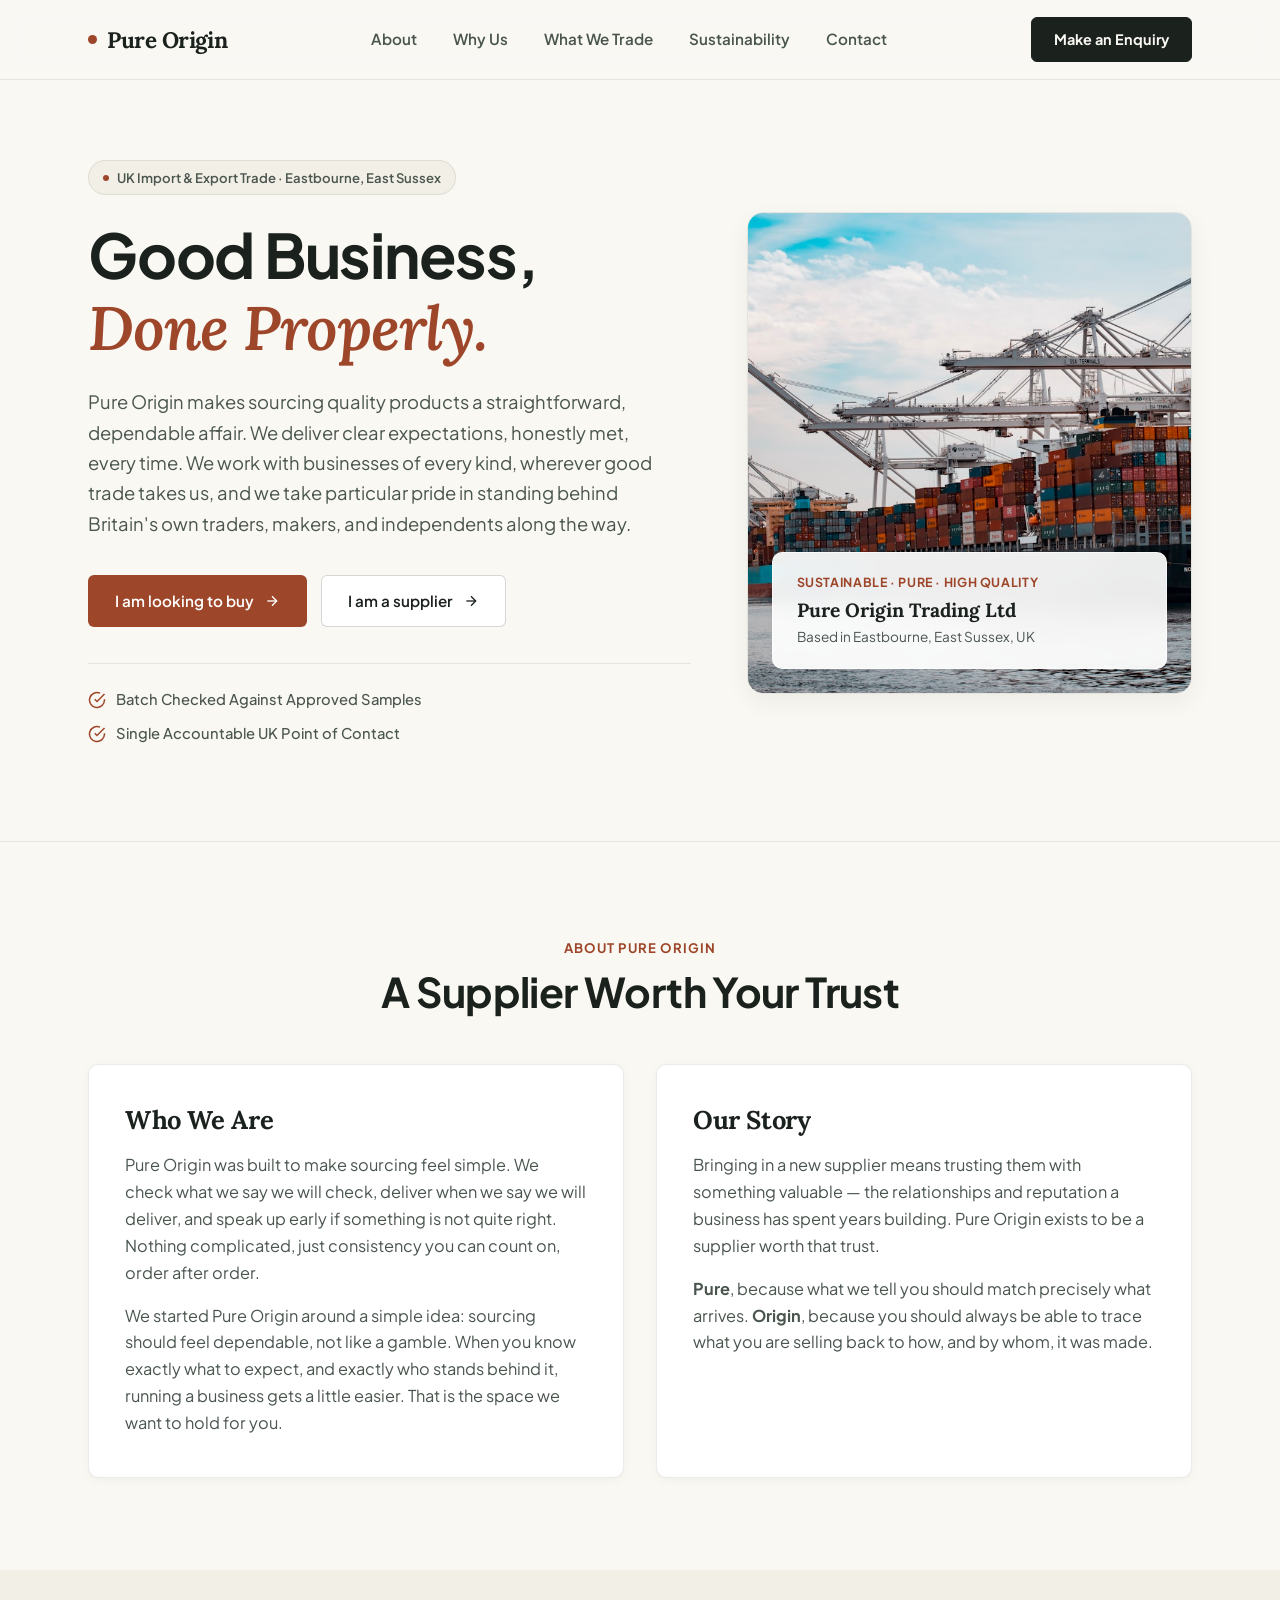
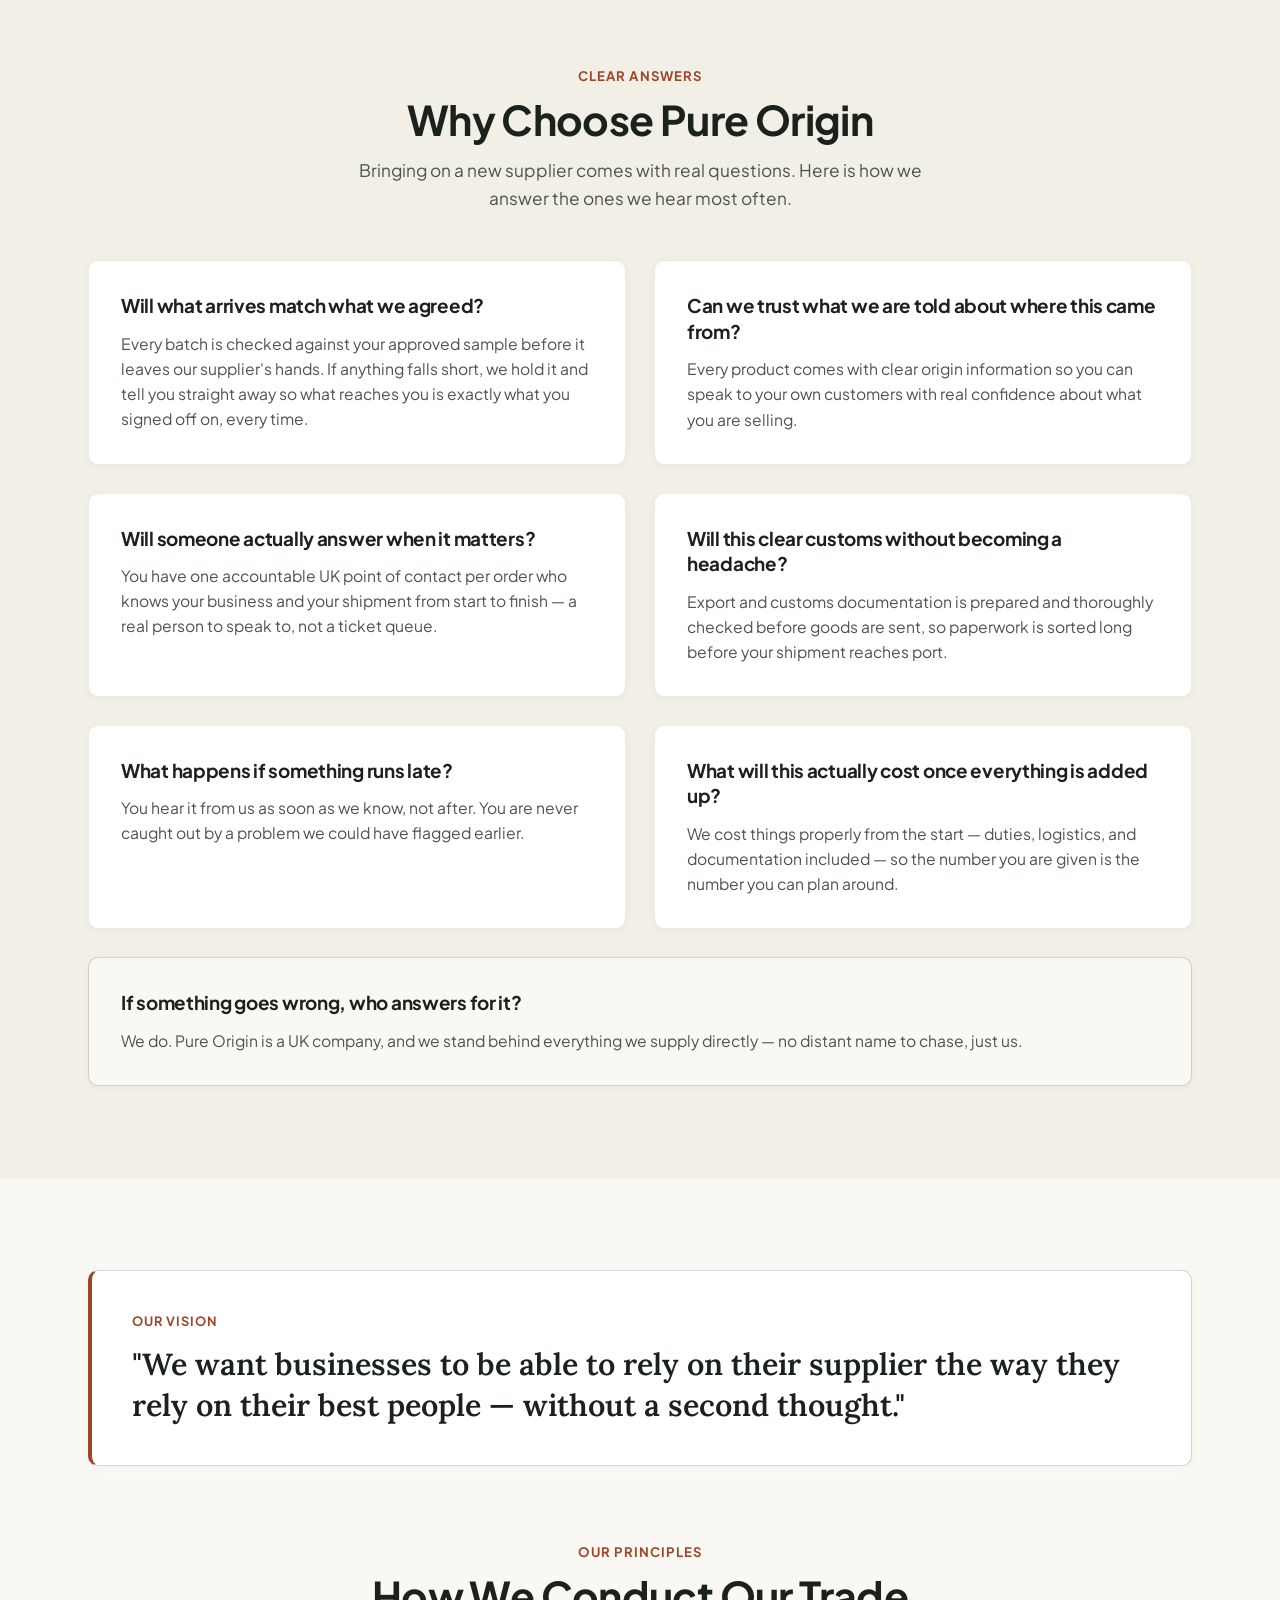
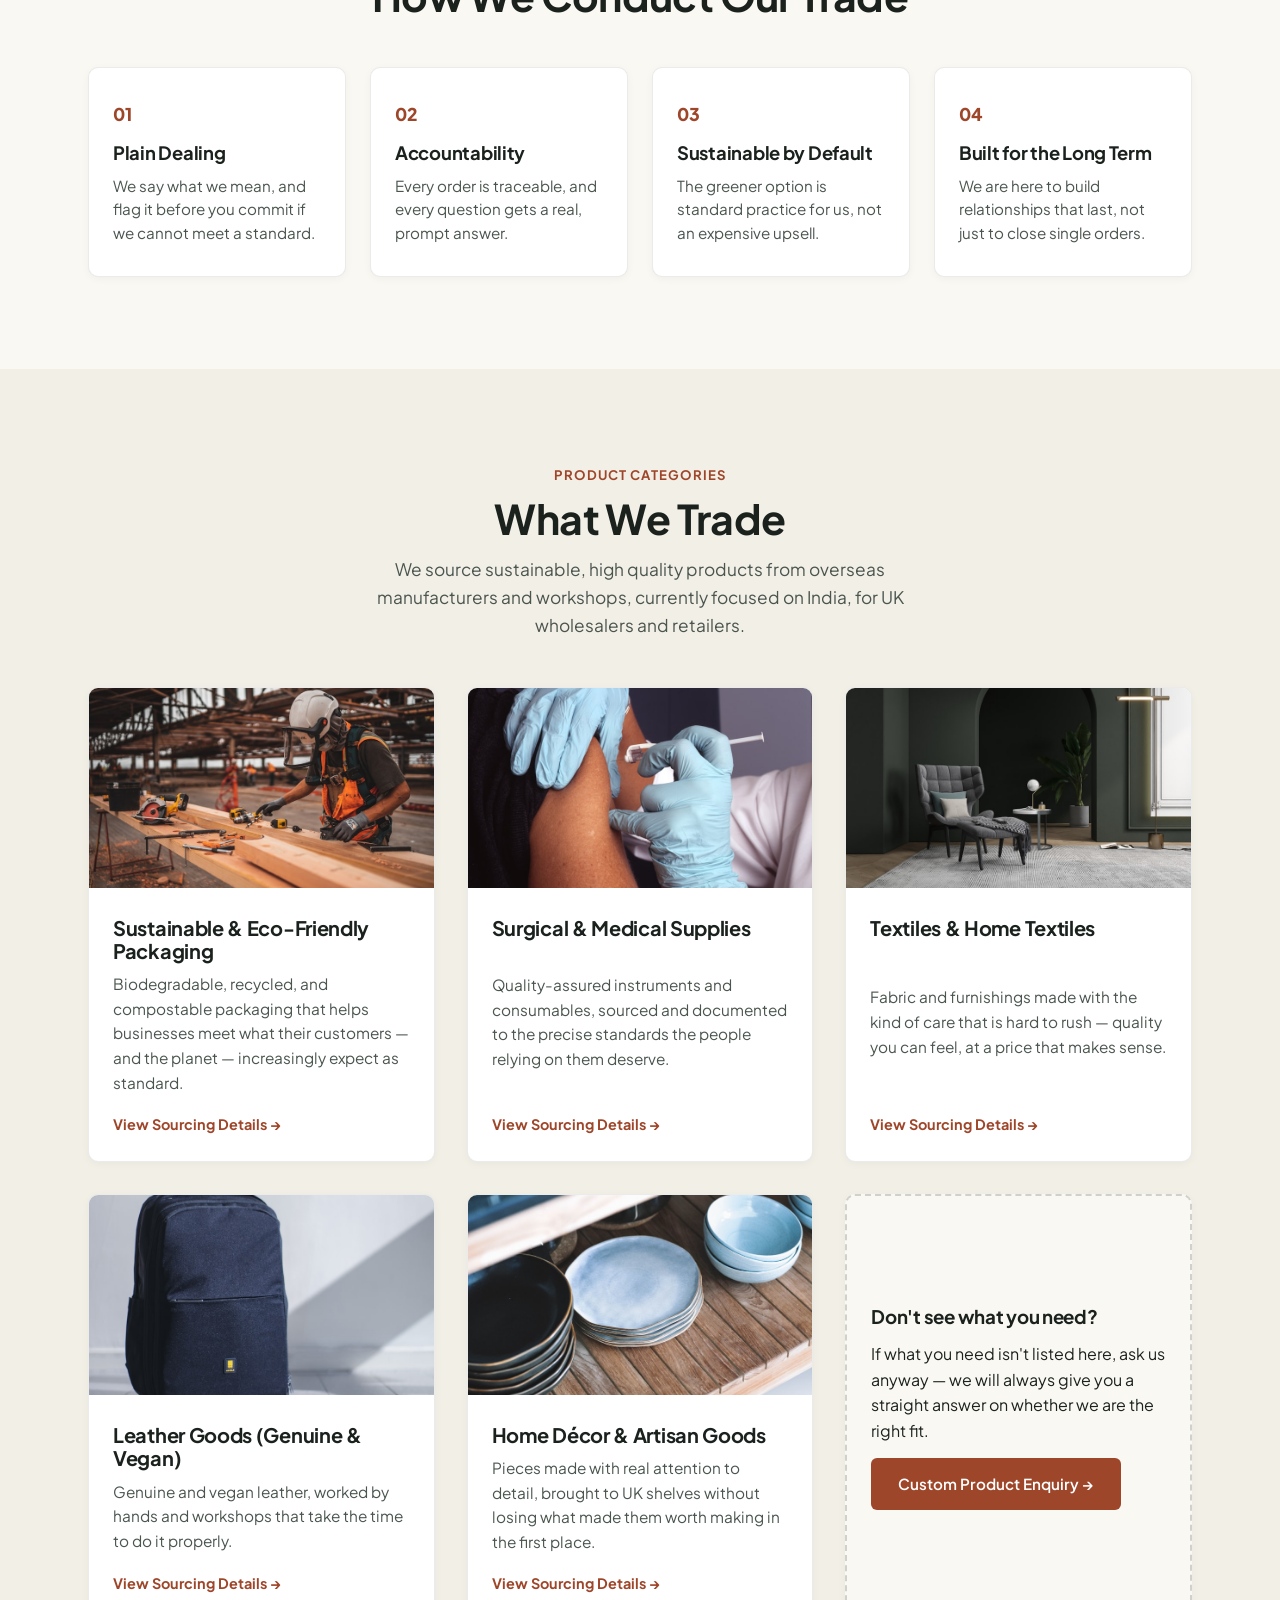
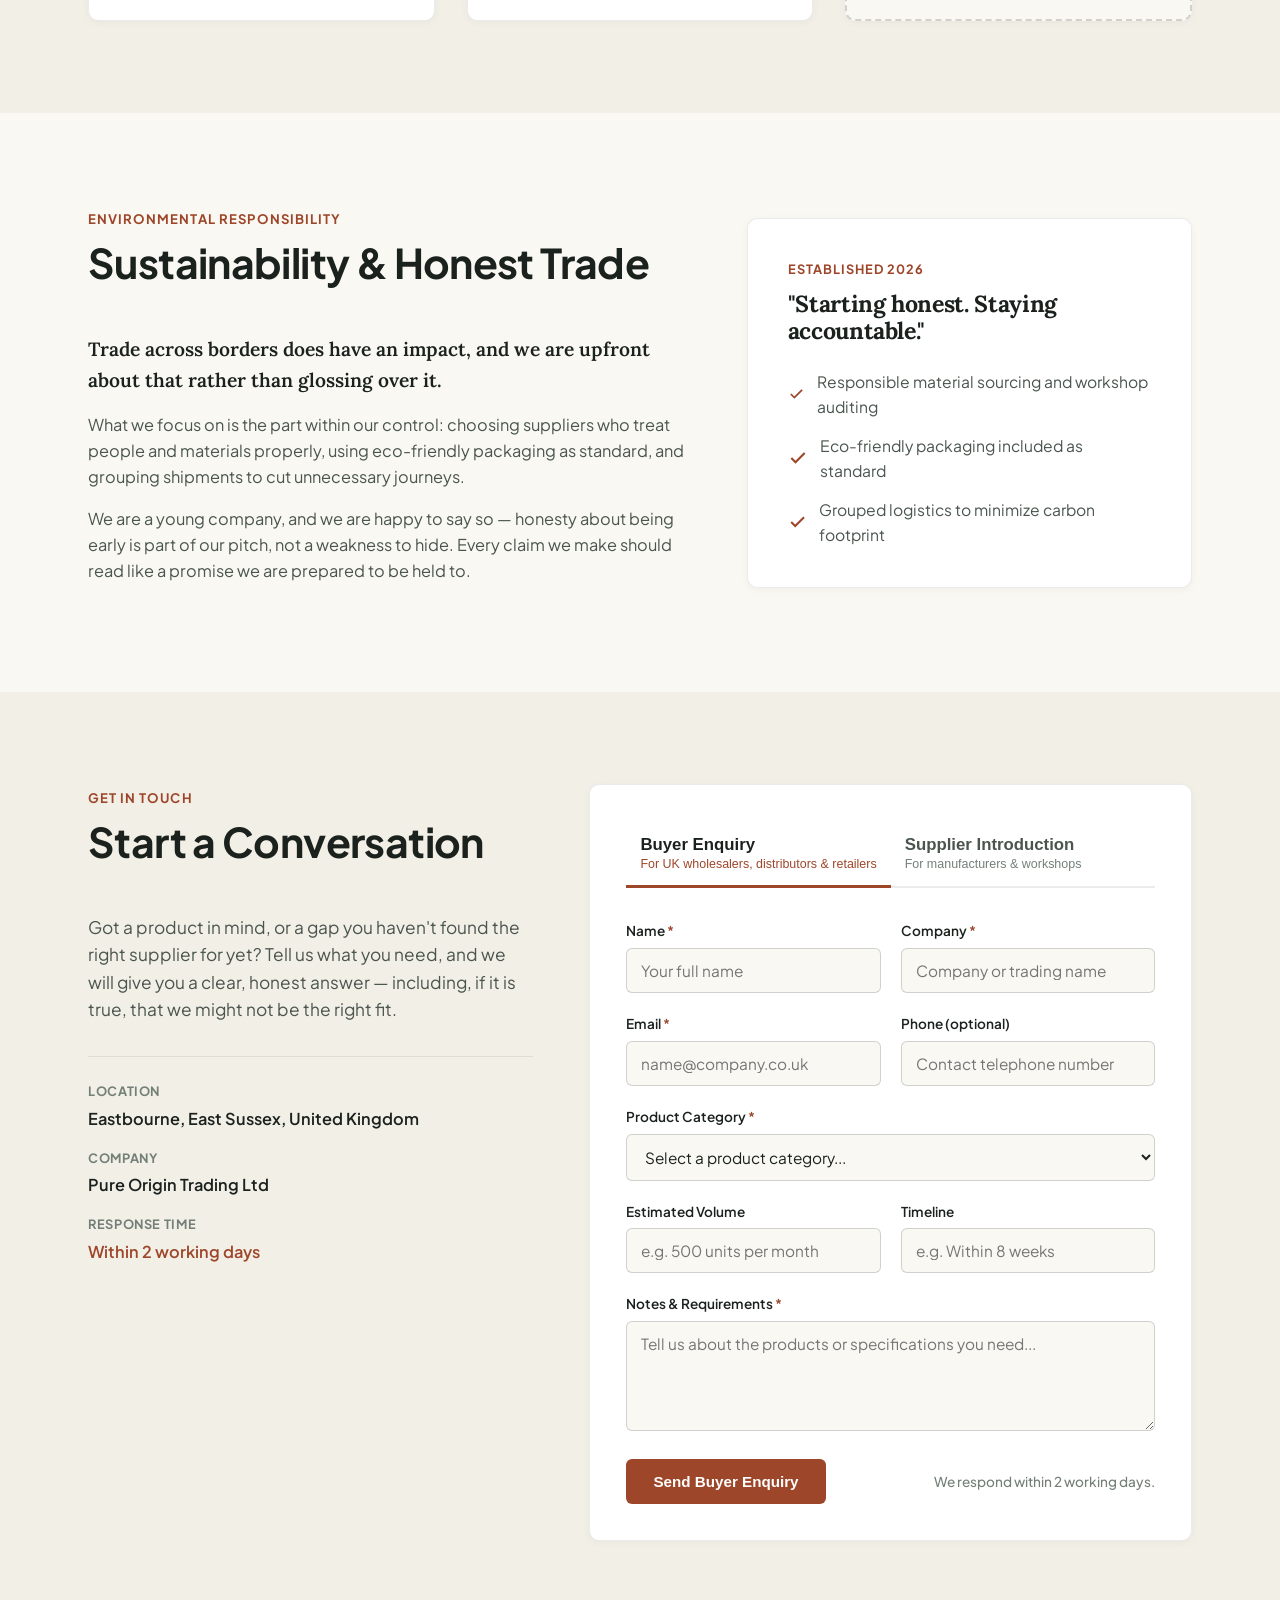
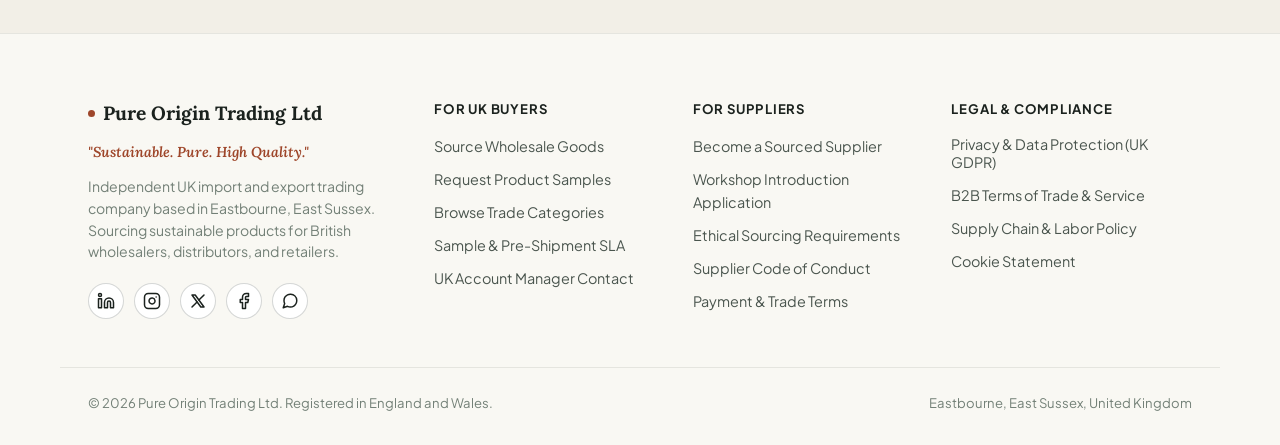
==== commit 31add7ee: "Enhance JavaScript scrollspy, IntersectionObserver reveal animations, and responsive CSS" ====
--- a/index.html
+++ b/index.html
@@ -5,6 +5,13 @@
   <meta name="viewport" content="width=device-width, initial-scale=1.0">
   <title>Pure Origin Trading Ltd — Sustainable. Pure. High Quality.</title>
   <meta name="description" content="Pure Origin Trading Ltd is an independent UK import and export company based in Eastbourne, East Sussex. We source sustainable, high quality products for UK wholesalers, distributors, and specialty retailers.">
+  <meta name="theme-color" content="#F9F8F3">
+
+  <!-- Open Graph & Twitter Cards for Social & Messaging Previews -->
+  <meta property="og:title" content="Pure Origin Trading Ltd — Sustainable. Pure. High Quality.">
+  <meta property="og:description" content="Independent UK import & export trading company in Eastbourne, UK. Sourcing eco packaging, medical supplies, textiles, leather, and artisan goods.">
+  <meta property="og:type" content="website">
+  <meta property="og:url" content="https://github.com/Girish-Chandran-N/pure-origin">
   
   <!-- Premium Professional Typography Stack -->
   <link rel="preconnect" href="https://fonts.googleapis.com">
@@ -24,11 +31,11 @@
       </a>
 
       <nav class="links" id="primaryNav" aria-label="Primary Navigation">
-        <a href="#about">About</a>
-        <a href="#why">Why Us</a>
-        <a href="#trade">What We Trade</a>
-        <a href="#sustainability">Sustainability</a>
-        <a href="#contact">Contact</a>
+        <a href="#about" class="nav-link" data-section="about">About</a>
+        <a href="#why" class="nav-link" data-section="why">Why Us</a>
+        <a href="#trade" class="nav-link" data-section="trade">What We Trade</a>
+        <a href="#sustainability" class="nav-link" data-section="sustainability">Sustainability</a>
+        <a href="#contact" class="nav-link" data-section="contact">Contact</a>
       </nav>
 
       <div class="header-actions">
@@ -36,6 +43,7 @@
       </div>
 
       <button class="menu-toggle" id="menuToggle" aria-expanded="false" aria-controls="primaryNav" aria-label="Toggle navigation menu">
+        <span class="menu-icon" aria-hidden="true"></span>
         <span class="menu-label">Menu</span>
       </button>
     </div>
@@ -44,7 +52,7 @@
   <main id="main-content">
     
     <!-- Hero Section -->
-    <section class="hero-section" id="home">
+    <section class="hero-section reveal-on-scroll" id="home">
       <div class="wrap hero-grid">
         <div class="hero-copy">
           <div class="location-badge">
@@ -93,7 +101,7 @@
     </section>
 
     <!-- About Section -->
-    <section class="section-space" id="about">
+    <section class="section-space reveal-on-scroll" id="about">
       <div class="wrap">
         <div class="section-header">
           <span class="section-label">About Pure Origin</span>
@@ -125,7 +133,7 @@
     </section>
 
     <!-- Why Pure Origin FAQ -->
-    <section class="section-space soft-bg" id="why">
+    <section class="section-space soft-bg reveal-on-scroll" id="why">
       <div class="wrap">
         <div class="section-header">
           <span class="section-label">Clear Answers</span>
@@ -173,7 +181,7 @@
     </section>
 
     <!-- Vision & Values -->
-    <section class="section-space" id="values">
+    <section class="section-space reveal-on-scroll" id="values">
       <div class="wrap">
         <div class="vision-callout">
           <span class="vision-tag">Our Vision</span>
@@ -216,7 +224,7 @@
     </section>
 
     <!-- What We Trade -->
-    <section class="section-space soft-bg" id="trade">
+    <section class="section-space soft-bg reveal-on-scroll" id="trade">
       <div class="wrap">
         <div class="section-header">
           <span class="section-label">Product Categories</span>
@@ -294,7 +302,7 @@
     </section>
 
     <!-- Sustainability Section -->
-    <section class="section-space" id="sustainability">
+    <section class="section-space reveal-on-scroll" id="sustainability">
       <div class="wrap sustain-container">
         <div class="sustain-copy">
           <div class="section-header align-left">
@@ -337,7 +345,7 @@
     </section>
 
     <!-- Contact Section -->
-    <section class="section-space soft-bg" id="contact">
+    <section class="section-space soft-bg reveal-on-scroll" id="contact">
       <div class="wrap contact-layout">
         
         <div class="contact-info-panel">
--- a/style.css
+++ b/style.css
@@ -137,6 +137,18 @@
   line-height: 1.6;
 }
 
+/* Scroll-Triggered Reveal Animations */
+.reveal-on-scroll {
+  opacity: 0;
+  transform: translateY(24px);
+  transition: opacity 600ms cubic-bezier(0.2, 0.8, 0.2, 1), transform 600ms cubic-bezier(0.2, 0.8, 0.2, 1);
+}
+
+.reveal-on-scroll.visible {
+  opacity: 1;
+  transform: translateY(0);
+}
+
 /* Focus state */
 :focus-visible {
   outline: 2px solid var(--oxide);
@@ -144,7 +156,7 @@
 }
 
 /* --------------------------------------------------------------------------
-   HEADER NAVIGATION (REDESIGNED & SLEEK)
+   HEADER NAVIGATION
    -------------------------------------------------------------------------- */
 .site-header {
   position: sticky;
@@ -157,6 +169,12 @@
   height: var(--header-height);
   display: flex;
   align-items: center;
+  transition: background-color var(--transition-fast), box-shadow var(--transition-fast);
+}
+
+.site-header.scrolled {
+  background: rgba(249, 248, 243, 0.98);
+  box-shadow: 0 4px 20px rgba(27, 34, 30, 0.08);
 }
 
 .nav-row {
@@ -214,11 +232,11 @@
   transition: width var(--transition-fast);
 }
 
-nav.links a:hover {
-  color: var(--color-ink);
-}
-
-nav.links a:hover::after {
+nav.links a:hover, nav.links a.active {
+  color: var(--color-ink);
+}
+
+nav.links a:hover::after, nav.links a.active::after {
   width: 100%;
 }
 
@@ -1197,3 +1215,21 @@
     grid-template-columns: 1fr;
   }
 }
+
+/* Print Stylesheet Support */
+@media print {
+  .site-header, .site-footer, .hero-buttons, .form-container, .menu-toggle {
+    display: none !important;
+  }
+  body {
+    background: #FFFFFF;
+    color: #000000;
+  }
+  .wrap {
+    max-width: 100%;
+    padding: 0;
+  }
+  .section-space {
+    padding: 24px 0;
+  }
+}
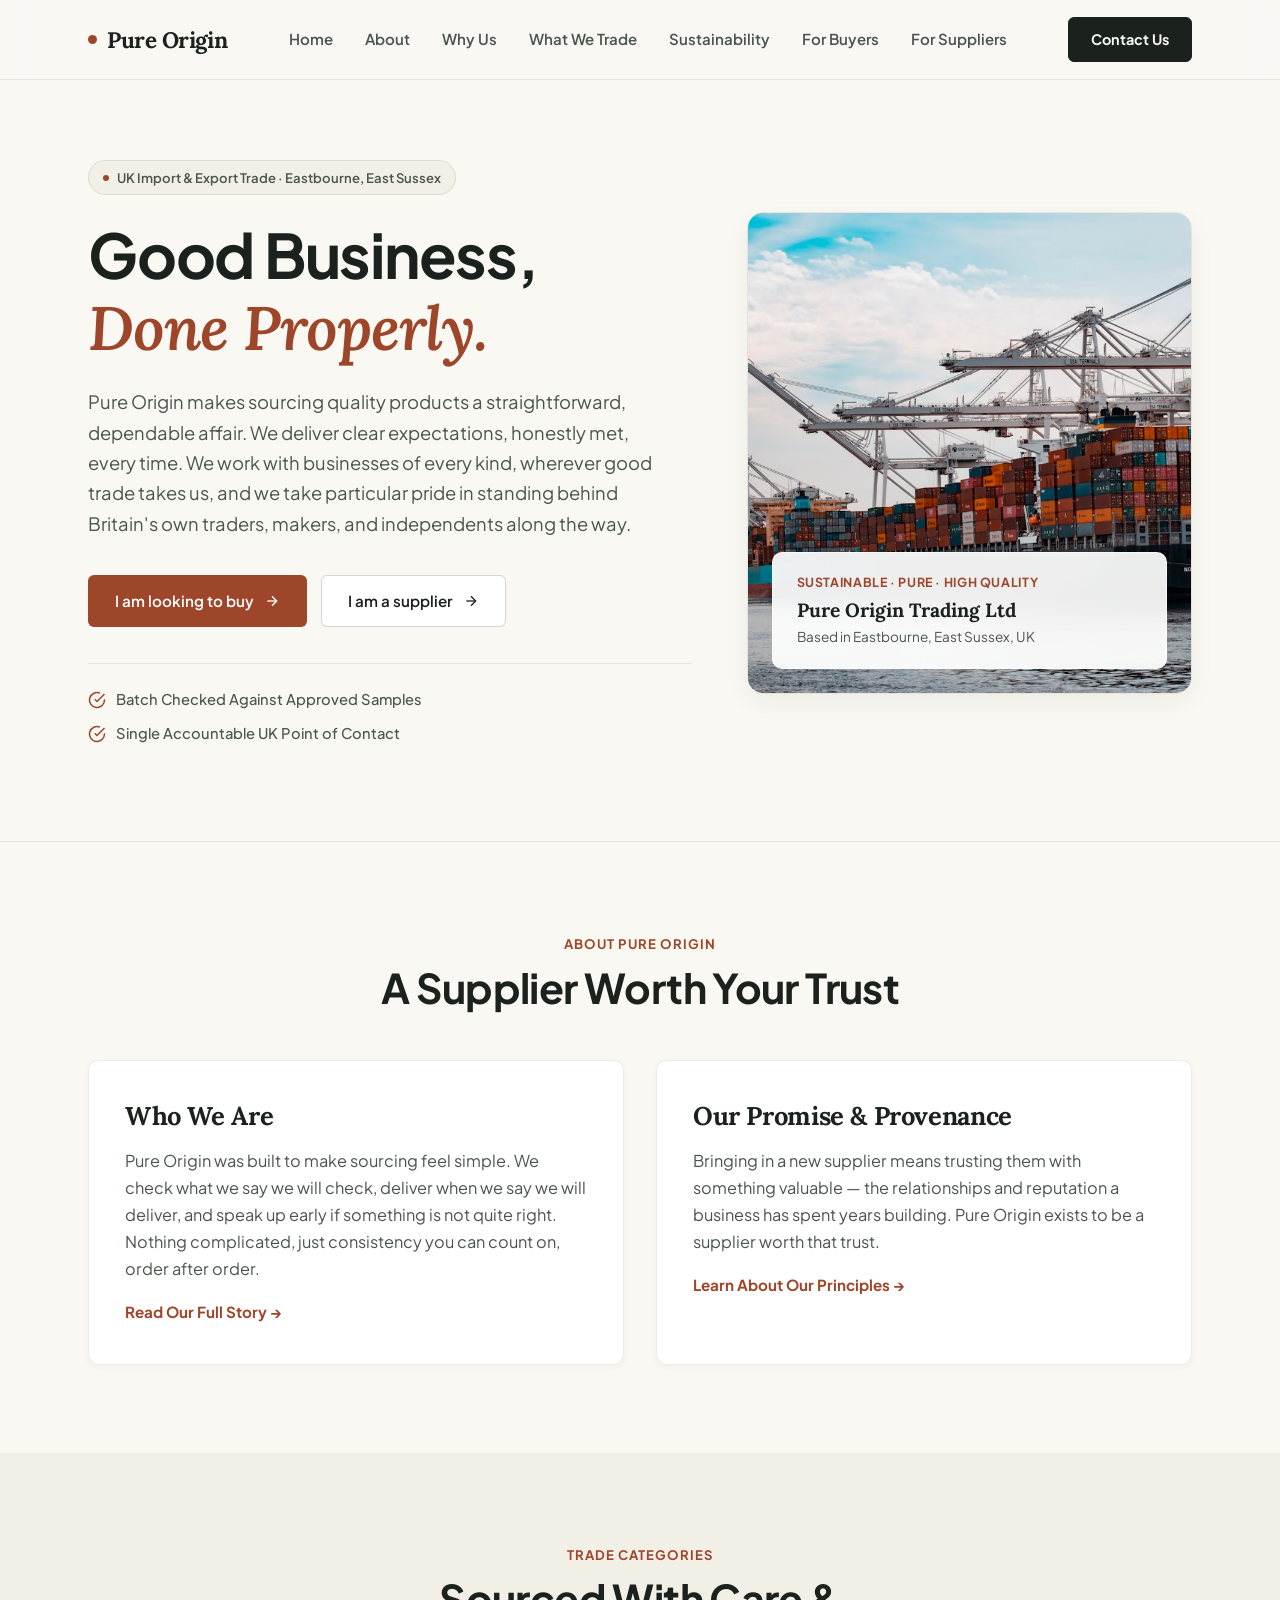
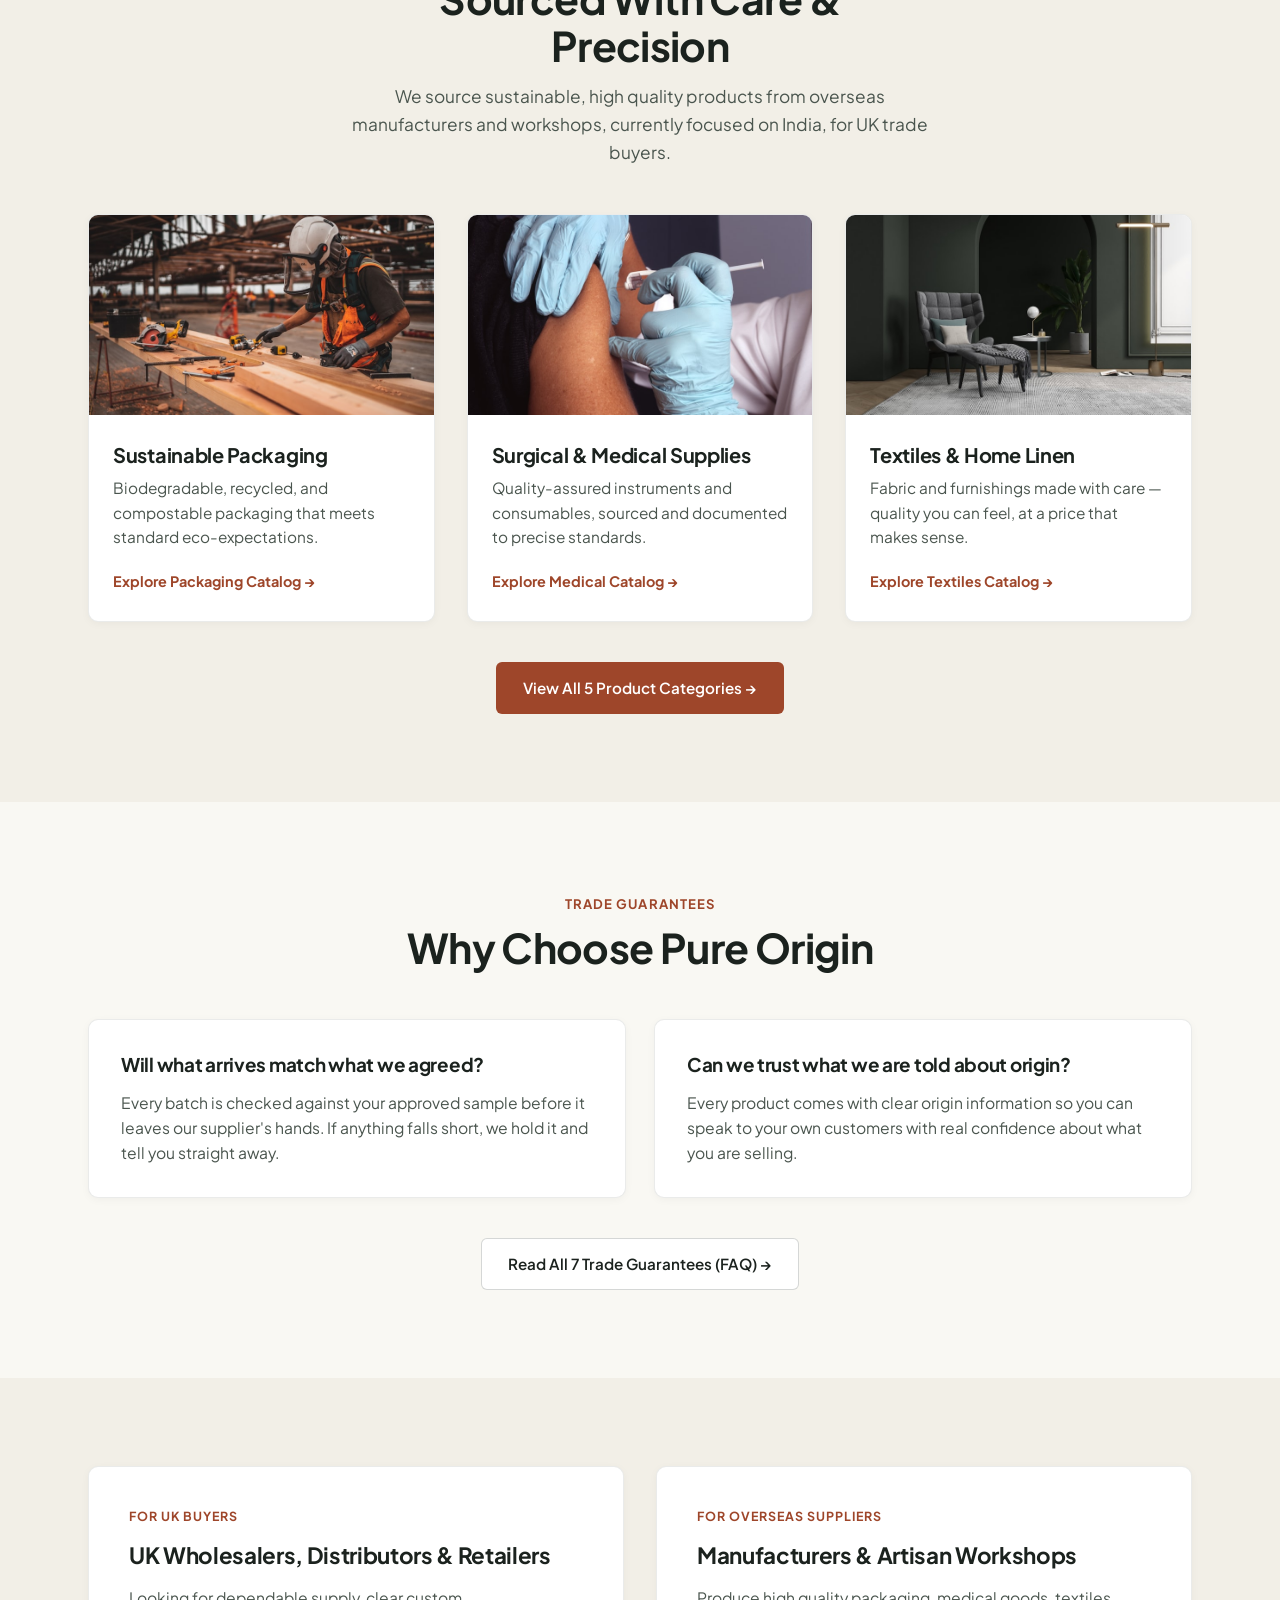
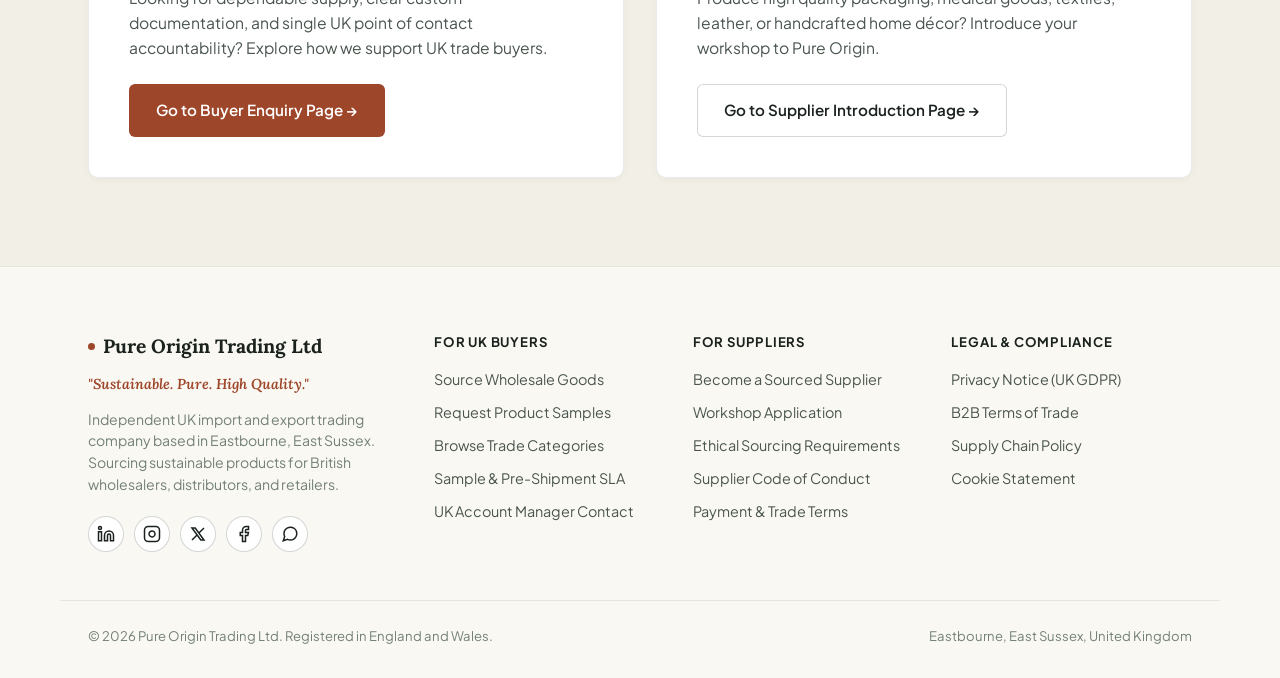
==== commit 8d9f05d0: "Convert website to multi-page architecture with dedicated pages for About, Why Us, What We Trade, Su" ====
--- a/index.html
+++ b/index.html
@@ -7,11 +7,10 @@
   <meta name="description" content="Pure Origin Trading Ltd is an independent UK import and export company based in Eastbourne, East Sussex. We source sustainable, high quality products for UK wholesalers, distributors, and specialty retailers.">
   <meta name="theme-color" content="#F9F8F3">
 
-  <!-- Open Graph & Twitter Cards for Social & Messaging Previews -->
+  <!-- Open Graph & Social Previews -->
   <meta property="og:title" content="Pure Origin Trading Ltd — Sustainable. Pure. High Quality.">
   <meta property="og:description" content="Independent UK import & export trading company in Eastbourne, UK. Sourcing eco packaging, medical supplies, textiles, leather, and artisan goods.">
   <meta property="og:type" content="website">
-  <meta property="og:url" content="https://github.com/Girish-Chandran-N/pure-origin">
   
   <!-- Premium Professional Typography Stack -->
   <link rel="preconnect" href="https://fonts.googleapis.com">
@@ -25,25 +24,26 @@
   <!-- Navigation Header -->
   <header class="site-header" id="top">
     <div class="wrap nav-row">
-      <a href="#top" class="wordmark" aria-label="Pure Origin Trading Ltd Home">
+      <a href="index.html" class="wordmark" aria-label="Pure Origin Trading Ltd Home">
         <span class="dot" aria-hidden="true"></span>
         <span class="brand-name">Pure Origin</span>
       </a>
 
       <nav class="links" id="primaryNav" aria-label="Primary Navigation">
-        <a href="#about" class="nav-link" data-section="about">About</a>
-        <a href="#why" class="nav-link" data-section="why">Why Us</a>
-        <a href="#trade" class="nav-link" data-section="trade">What We Trade</a>
-        <a href="#sustainability" class="nav-link" data-section="sustainability">Sustainability</a>
-        <a href="#contact" class="nav-link" data-section="contact">Contact</a>
+        <a href="index.html" class="nav-link active">Home</a>
+        <a href="about.html" class="nav-link">About</a>
+        <a href="why-us.html" class="nav-link">Why Us</a>
+        <a href="trade.html" class="nav-link">What We Trade</a>
+        <a href="sustainability.html" class="nav-link">Sustainability</a>
+        <a href="buyers.html" class="nav-link">For Buyers</a>
+        <a href="suppliers.html" class="nav-link">For Suppliers</a>
       </nav>
 
       <div class="header-actions">
-        <a href="#contact" class="nav-cta-btn" data-set-tab="buyer">Make an Enquiry</a>
+        <a href="contact.html" class="nav-cta-btn">Contact Us</a>
       </div>
 
       <button class="menu-toggle" id="menuToggle" aria-expanded="false" aria-controls="primaryNav" aria-label="Toggle navigation menu">
-        <span class="menu-icon" aria-hidden="true"></span>
         <span class="menu-label">Menu</span>
       </button>
     </div>
@@ -52,7 +52,7 @@
   <main id="main-content">
     
     <!-- Hero Section -->
-    <section class="hero-section reveal-on-scroll" id="home">
+    <section class="hero-section" id="home">
       <div class="wrap hero-grid">
         <div class="hero-copy">
           <div class="location-badge">
@@ -67,11 +67,11 @@
           </p>
 
           <div class="hero-buttons">
-            <a href="#contact" class="btn btn-primary" data-set-tab="buyer">
+            <a href="buyers.html" class="btn btn-primary">
               <span>I am looking to buy</span>
               <svg width="16" height="16" viewBox="0 0 24 24" fill="none" stroke="currentColor" stroke-width="2"><line x1="5" y1="12" x2="19" y2="12"></line><polyline points="12 5 19 12 12 19"></polyline></svg>
             </a>
-            <a href="#contact" class="btn btn-secondary" data-set-tab="supplier">
+            <a href="suppliers.html" class="btn btn-secondary">
               <span>I am a supplier</span>
               <svg width="16" height="16" viewBox="0 0 24 24" fill="none" stroke="currentColor" stroke-width="2"><line x1="5" y1="12" x2="19" y2="12"></line><polyline points="12 5 19 12 12 19"></polyline></svg>
             </a>
@@ -100,8 +100,8 @@
       </div>
     </section>
 
-    <!-- About Section -->
-    <section class="section-space reveal-on-scroll" id="about">
+    <!-- About Section Overview -->
+    <section class="section-space">
       <div class="wrap">
         <div class="section-header">
           <span class="section-label">About Pure Origin</span>
@@ -114,432 +114,122 @@
             <p>
               Pure Origin was built to make sourcing feel simple. We check what we say we will check, deliver when we say we will deliver, and speak up early if something is not quite right. Nothing complicated, just consistency you can count on, order after order.
             </p>
-            <p>
-              We started Pure Origin around a simple idea: sourcing should feel dependable, not like a gamble. When you know exactly what to expect, and exactly who stands behind it, running a business gets a little easier. That is the space we want to hold for you.
-            </p>
+            <div class="card-link-wrapper">
+              <a href="about.html" class="inline-page-link">Read Our Full Story &rarr;</a>
+            </div>
           </div>
 
           <div class="about-card">
-            <h3>Our Story</h3>
+            <h3>Our Promise &amp; Provenance</h3>
             <p>
               Bringing in a new supplier means trusting them with something valuable — the relationships and reputation a business has spent years building. Pure Origin exists to be a supplier worth that trust.
             </p>
-            <p>
-              <strong>Pure</strong>, because what we tell you should match precisely what arrives. <strong>Origin</strong>, because you should always be able to trace what you are selling back to how, and by whom, it was made.
-            </p>
-          </div>
-        </div>
-      </div>
-    </section>
-
-    <!-- Why Pure Origin FAQ -->
-    <section class="section-space soft-bg reveal-on-scroll" id="why">
+            <div class="card-link-wrapper">
+              <a href="about.html" class="inline-page-link">Learn About Our Principles &rarr;</a>
+            </div>
+          </div>
+        </div>
+      </div>
+    </section>
+
+    <!-- What We Trade Showcase -->
+    <section class="section-space soft-bg">
       <div class="wrap">
         <div class="section-header">
-          <span class="section-label">Clear Answers</span>
+          <span class="section-label">Trade Categories</span>
+          <h2>Sourced With Care &amp; Precision</h2>
+          <p class="section-sub">We source sustainable, high quality products from overseas manufacturers and workshops, currently focused on India, for UK trade buyers.</p>
+        </div>
+
+        <div class="products-grid">
+          <div class="product-card">
+            <div class="product-img-wrap">
+              <img src="assets/packaging.jpg" alt="Sustainable Kraft packaging and eco mailers" loading="lazy">
+            </div>
+            <div class="product-body">
+              <h3>Sustainable Packaging</h3>
+              <p>Biodegradable, recycled, and compostable packaging that meets standard eco-expectations.</p>
+              <a href="trade.html" class="product-modal-btn">Explore Packaging Catalog &rarr;</a>
+            </div>
+          </div>
+
+          <div class="product-card">
+            <div class="product-img-wrap">
+              <img src="assets/medical.jpg" alt="Surgical and medical supplies" loading="lazy">
+            </div>
+            <div class="product-body">
+              <h3>Surgical &amp; Medical Supplies</h3>
+              <p>Quality-assured instruments and consumables, sourced and documented to precise standards.</p>
+              <a href="trade.html" class="product-modal-btn">Explore Medical Catalog &rarr;</a>
+            </div>
+          </div>
+
+          <div class="product-card">
+            <div class="product-img-wrap">
+              <img src="assets/textiles.jpg" alt="Natural woven textiles and linen" loading="lazy">
+            </div>
+            <div class="product-body">
+              <h3>Textiles &amp; Home Linen</h3>
+              <p>Fabric and furnishings made with care — quality you can feel, at a price that makes sense.</p>
+              <a href="trade.html" class="product-modal-btn">Explore Textiles Catalog &rarr;</a>
+            </div>
+          </div>
+        </div>
+
+        <div class="view-all-bar">
+          <a href="trade.html" class="btn btn-primary">View All 5 Product Categories &rarr;</a>
+        </div>
+      </div>
+    </section>
+
+    <!-- Why Us Preview -->
+    <section class="section-space">
+      <div class="wrap">
+        <div class="section-header">
+          <span class="section-label">Trade Guarantees</span>
           <h2>Why Choose Pure Origin</h2>
-          <p class="section-sub">Bringing on a new supplier comes with real questions. Here is how we answer the ones we hear most often.</p>
         </div>
 
         <div class="faq-grid">
           <div class="faq-item">
             <h4>Will what arrives match what we agreed?</h4>
-            <p>Every batch is checked against your approved sample before it leaves our supplier's hands. If anything falls short, we hold it and tell you straight away so what reaches you is exactly what you signed off on, every time.</p>
+            <p>Every batch is checked against your approved sample before it leaves our supplier's hands. If anything falls short, we hold it and tell you straight away.</p>
           </div>
 
           <div class="faq-item">
-            <h4>Can we trust what we are told about where this came from?</h4>
+            <h4>Can we trust what we are told about origin?</h4>
             <p>Every product comes with clear origin information so you can speak to your own customers with real confidence about what you are selling.</p>
           </div>
-
-          <div class="faq-item">
-            <h4>Will someone actually answer when it matters?</h4>
-            <p>You have one accountable UK point of contact per order who knows your business and your shipment from start to finish — a real person to speak to, not a ticket queue.</p>
-          </div>
-
-          <div class="faq-item">
-            <h4>Will this clear customs without becoming a headache?</h4>
-            <p>Export and customs documentation is prepared and thoroughly checked before goods are sent, so paperwork is sorted long before your shipment reaches port.</p>
-          </div>
-
-          <div class="faq-item">
-            <h4>What happens if something runs late?</h4>
-            <p>You hear it from us as soon as we know, not after. You are never caught out by a problem we could have flagged earlier.</p>
-          </div>
-
-          <div class="faq-item">
-            <h4>What will this actually cost once everything is added up?</h4>
-            <p>We cost things properly from the start — duties, logistics, and documentation included — so the number you are given is the number you can plan around.</p>
-          </div>
-
-          <div class="faq-item full-width-faq">
-            <h4>If something goes wrong, who answers for it?</h4>
-            <p>We do. Pure Origin is a UK company, and we stand behind everything we supply directly — no distant name to chase, just us.</p>
-          </div>
-        </div>
-      </div>
-    </section>
-
-    <!-- Vision & Values -->
-    <section class="section-space reveal-on-scroll" id="values">
-      <div class="wrap">
-        <div class="vision-callout">
-          <span class="vision-tag">Our Vision</span>
-          <blockquote class="vision-quote">
-            "We want businesses to be able to rely on their supplier the way they rely on their best people — without a second thought."
-          </blockquote>
-        </div>
-
-        <div class="section-header">
-          <span class="section-label">Our Principles</span>
-          <h2>How We Conduct Our Trade</h2>
-        </div>
-
-        <div class="values-grid">
-          <div class="value-card">
-            <div class="value-number">01</div>
-            <h4>Plain Dealing</h4>
-            <p>We say what we mean, and flag it before you commit if we cannot meet a standard.</p>
-          </div>
-
-          <div class="value-card">
-            <div class="value-number">02</div>
-            <h4>Accountability</h4>
-            <p>Every order is traceable, and every question gets a real, prompt answer.</p>
-          </div>
-
-          <div class="value-card">
-            <div class="value-number">03</div>
-            <h4>Sustainable by Default</h4>
-            <p>The greener option is standard practice for us, not an expensive upsell.</p>
-          </div>
-
-          <div class="value-card">
-            <div class="value-number">04</div>
-            <h4>Built for the Long Term</h4>
-            <p>We are here to build relationships that last, not just to close single orders.</p>
-          </div>
-        </div>
-      </div>
-    </section>
-
-    <!-- What We Trade -->
-    <section class="section-space soft-bg reveal-on-scroll" id="trade">
-      <div class="wrap">
-        <div class="section-header">
-          <span class="section-label">Product Categories</span>
-          <h2>What We Trade</h2>
-          <p class="section-sub">We source sustainable, high quality products from overseas manufacturers and workshops, currently focused on India, for UK wholesalers and retailers.</p>
-        </div>
-
-        <div class="products-grid">
-          
-          <div class="product-card">
-            <div class="product-img-wrap">
-              <img src="assets/packaging.jpg" alt="Sustainable Kraft packaging and eco mailers" loading="lazy">
-            </div>
-            <div class="product-body">
-              <h3>Sustainable &amp; Eco-Friendly Packaging</h3>
-              <p>Biodegradable, recycled, and compostable packaging that helps businesses meet what their customers — and the planet — increasingly expect as standard.</p>
-              <button class="product-modal-btn" data-open-modal="packaging">View Sourcing Details &rarr;</button>
-            </div>
-          </div>
-
-          <div class="product-card">
-            <div class="product-img-wrap">
-              <img src="assets/medical.jpg" alt="Surgical and medical supplies" loading="lazy">
-            </div>
-            <div class="product-body">
-              <h3>Surgical &amp; Medical Supplies</h3>
-              <p>Quality-assured instruments and consumables, sourced and documented to the precise standards the people relying on them deserve.</p>
-              <button class="product-modal-btn" data-open-modal="medical">View Sourcing Details &rarr;</button>
-            </div>
-          </div>
-
-          <div class="product-card">
-            <div class="product-img-wrap">
-              <img src="assets/textiles.jpg" alt="Natural woven textiles and linen" loading="lazy">
-            </div>
-            <div class="product-body">
-              <h3>Textiles &amp; Home Textiles</h3>
-              <p>Fabric and furnishings made with the kind of care that is hard to rush — quality you can feel, at a price that makes sense.</p>
-              <button class="product-modal-btn" data-open-modal="textiles">View Sourcing Details &rarr;</button>
-            </div>
-          </div>
-
-          <div class="product-card">
-            <div class="product-img-wrap">
-              <img src="assets/leather.jpg" alt="Genuine and vegan leather goods" loading="lazy">
-            </div>
-            <div class="product-body">
-              <h3>Leather Goods (Genuine &amp; Vegan)</h3>
-              <p>Genuine and vegan leather, worked by hands and workshops that take the time to do it properly.</p>
-              <button class="product-modal-btn" data-open-modal="leather">View Sourcing Details &rarr;</button>
-            </div>
-          </div>
-
-          <div class="product-card">
-            <div class="product-img-wrap">
-              <img src="assets/artisan.jpg" alt="Home decor and handcrafted artisan ceramics" loading="lazy">
-            </div>
-            <div class="product-body">
-              <h3>Home Décor &amp; Artisan Goods</h3>
-              <p>Pieces made with real attention to detail, brought to UK shelves without losing what made them worth making in the first place.</p>
-              <button class="product-modal-btn" data-open-modal="artisan">View Sourcing Details &rarr;</button>
-            </div>
-          </div>
-
-          <div class="product-card custom-enquiry-card">
-            <div class="custom-card-body">
-              <h3>Don't see what you need?</h3>
-              <p>If what you need isn't listed here, ask us anyway — we will always give you a straight answer on whether we are the right fit.</p>
-              <a href="#contact" class="btn btn-primary" data-set-tab="buyer">Custom Product Enquiry &rarr;</a>
-            </div>
-          </div>
-
-        </div>
-      </div>
-    </section>
-
-    <!-- Sustainability Section -->
-    <section class="section-space reveal-on-scroll" id="sustainability">
-      <div class="wrap sustain-container">
-        <div class="sustain-copy">
-          <div class="section-header align-left">
-            <span class="section-label">Environmental Responsibility</span>
-            <h2>Sustainability &amp; Honest Trade</h2>
-          </div>
-
-          <p class="lead-p">
-            Trade across borders does have an impact, and we are upfront about that rather than glossing over it.
-          </p>
-
-          <p>
-            What we focus on is the part within our control: choosing suppliers who treat people and materials properly, using eco-friendly packaging as standard, and grouping shipments to cut unnecessary journeys.
-          </p>
-
-          <p>
-            We are a young company, and we are happy to say so — honesty about being early is part of our pitch, not a weakness to hide. Every claim we make should read like a promise we are prepared to be held to.
-          </p>
-        </div>
-
-        <div class="sustain-box">
-          <div class="box-badge">Established 2026</div>
-          <h3>"Starting honest. Staying accountable."</h3>
-          <ul class="sustain-list">
-            <li>
-              <svg width="20" height="20" viewBox="0 0 24 24" fill="none" stroke="var(--oxide)" stroke-width="2.5"><polyline points="20 6 9 17 4 12"></polyline></svg>
-              <span>Responsible material sourcing and workshop auditing</span>
-            </li>
-            <li>
-              <svg width="20" height="20" viewBox="0 0 24 24" fill="none" stroke="var(--oxide)" stroke-width="2.5"><polyline points="20 6 9 17 4 12"></polyline></svg>
-              <span>Eco-friendly packaging included as standard</span>
-            </li>
-            <li>
-              <svg width="20" height="20" viewBox="0 0 24 24" fill="none" stroke="var(--oxide)" stroke-width="2.5"><polyline points="20 6 9 17 4 12"></polyline></svg>
-              <span>Grouped logistics to minimize carbon footprint</span>
-            </li>
-          </ul>
-        </div>
-      </div>
-    </section>
-
-    <!-- Contact Section -->
-    <section class="section-space soft-bg reveal-on-scroll" id="contact">
-      <div class="wrap contact-layout">
-        
-        <div class="contact-info-panel">
-          <div class="section-header align-left">
-            <span class="section-label">Get in Touch</span>
-            <h2>Start a Conversation</h2>
-          </div>
-
-          <p class="contact-text">
-            Got a product in mind, or a gap you haven't found the right supplier for yet? Tell us what you need, and we will give you a clear, honest answer — including, if it is true, that we might not be the right fit.
-          </p>
-
-          <div class="info-list">
-            <div class="info-item">
-              <span class="info-label">Location</span>
-              <span class="info-value">Eastbourne, East Sussex, United Kingdom</span>
-            </div>
-            <div class="info-item">
-              <span class="info-label">Company</span>
-              <span class="info-value">Pure Origin Trading Ltd</span>
-            </div>
-            <div class="info-item">
-              <span class="info-label">Response Time</span>
-              <span class="info-value highlight">Within 2 working days</span>
-            </div>
-          </div>
-        </div>
-
-        <div class="form-container" id="form-area">
-          
-          <div class="form-tabs" role="tablist" aria-label="Audience enquiry selector">
-            <button class="tab-button active" id="tab-buyer" role="tab" aria-selected="true" aria-controls="panel-buyer" data-tab="buyer">
-              <span class="tab-title">Buyer Enquiry</span>
-              <span class="tab-subtitle">For UK wholesalers, distributors &amp; retailers</span>
-            </button>
-            <button class="tab-button" id="tab-supplier" role="tab" aria-selected="false" aria-controls="panel-supplier" data-tab="supplier">
-              <span class="tab-title">Supplier Introduction</span>
-              <span class="tab-subtitle">For manufacturers &amp; workshops</span>
-            </button>
-          </div>
-
-          <!-- Buyer Form -->
-          <div class="form-panel active" id="panel-buyer" role="tabpanel" aria-labelledby="tab-buyer">
-            <form id="buyerForm" class="contact-form" action="https://formspree.io/f/xbjnqpkz" method="POST" novalidate>
-              <input type="hidden" name="_subject" value="New Buyer Enquiry — Pure Origin Trading Ltd">
-              <input type="hidden" name="enquiry_type" value="Buyer Enquiry">
-
-              <div class="form-row">
-                <div class="field-group">
-                  <label for="b-name">Name <span class="req">*</span></label>
-                  <input type="text" id="b-name" name="name" required placeholder="Your full name">
-                </div>
-                <div class="field-group">
-                  <label for="b-company">Company <span class="req">*</span></label>
-                  <input type="text" id="b-company" name="company" required placeholder="Company or trading name">
-                </div>
-              </div>
-
-              <div class="form-row">
-                <div class="field-group">
-                  <label for="b-email">Email <span class="req">*</span></label>
-                  <input type="email" id="b-email" name="email" required placeholder="name@company.co.uk">
-                </div>
-                <div class="field-group">
-                  <label for="b-phone">Phone (optional)</label>
-                  <input type="tel" id="b-phone" name="phone" placeholder="Contact telephone number">
-                </div>
-              </div>
-
-              <div class="field-group">
-                <label for="b-category">Product Category <span class="req">*</span></label>
-                <select id="b-category" name="product_category" required>
-                  <option value="" disabled selected>Select a product category...</option>
-                  <option value="Sustainable & Eco-Friendly Packaging">Sustainable &amp; Eco-Friendly Packaging</option>
-                  <option value="Surgical & Medical Supplies">Surgical &amp; Medical Supplies</option>
-                  <option value="Textiles & Home Textiles">Textiles &amp; Home Textiles</option>
-                  <option value="Leather Goods">Leather Goods (Genuine &amp; Vegan)</option>
-                  <option value="Home Décor & Artisan Goods">Home Décor &amp; Artisan Goods</option>
-                  <option value="Other / Custom Sourcing">Other / Custom Sourcing Request</option>
-                </select>
-              </div>
-
-              <div class="form-row">
-                <div class="field-group">
-                  <label for="b-volume">Estimated Volume</label>
-                  <input type="text" id="b-volume" name="volume" placeholder="e.g. 500 units per month">
-                </div>
-                <div class="field-group">
-                  <label for="b-timeline">Timeline</label>
-                  <input type="text" id="b-timeline" name="timeline" placeholder="e.g. Within 8 weeks">
-                </div>
-              </div>
-
-              <div class="field-group">
-                <label for="b-notes">Notes &amp; Requirements <span class="req">*</span></label>
-                <textarea id="b-notes" name="notes" rows="4" required placeholder="Tell us about the products or specifications you need..."></textarea>
-              </div>
-
-              <div class="form-actions">
-                <button type="submit" class="btn btn-primary submit-btn">
-                  <span>Send Buyer Enquiry</span>
-                </button>
-                <span class="sla-text">We respond within 2 working days.</span>
-              </div>
-
-              <div class="form-feedback" id="buyerStatus" aria-live="polite"></div>
-            </form>
-          </div>
-
-          <!-- Supplier Form -->
-          <div class="form-panel" id="panel-supplier" role="tabpanel" aria-labelledby="tab-supplier">
-            <form id="supplierForm" class="contact-form" action="https://formspree.io/f/xbjnqpkz" method="POST" novalidate>
-              <input type="hidden" name="_subject" value="New Supplier Introduction — Pure Origin Trading Ltd">
-              <input type="hidden" name="enquiry_type" value="Supplier Introduction">
-
-              <div class="form-row">
-                <div class="field-group">
-                  <label for="s-name">Name <span class="req">*</span></label>
-                  <input type="text" id="s-name" name="name" required placeholder="Your name">
-                </div>
-                <div class="field-group">
-                  <label for="s-company">Company or Workshop <span class="req">*</span></label>
-                  <input type="text" id="s-company" name="company" required placeholder="Name of workshop or business">
-                </div>
-              </div>
-
-              <div class="form-row">
-                <div class="field-group">
-                  <label for="s-email">Email <span class="req">*</span></label>
-                  <input type="email" id="s-email" name="email" required placeholder="email@workshop.com">
-                </div>
-                <div class="field-group">
-                  <label for="s-location">Location <span class="req">*</span></label>
-                  <input type="text" id="s-location" name="location" required placeholder="City, state, country">
-                </div>
-              </div>
-
-              <div class="field-group">
-                <label for="s-category">What do you produce? <span class="req">*</span></label>
-                <select id="s-category" name="production_category" required>
-                  <option value="" disabled selected>Select category...</option>
-                  <option value="Sustainable & Eco-Friendly Packaging">Sustainable &amp; Eco-Friendly Packaging</option>
-                  <option value="Surgical & Medical Supplies">Surgical &amp; Medical Supplies</option>
-                  <option value="Textiles & Home Textiles">Textiles &amp; Home Textiles</option>
-                  <option value="Leather Goods">Leather Goods (Genuine &amp; Vegan)</option>
-                  <option value="Home Décor & Artisan Goods">Home Décor &amp; Artisan Goods</option>
-                  <option value="Other Workshop Goods">Other Workshop &amp; Artisan Goods</option>
-                </select>
-              </div>
-
-              <div class="field-group">
-                <label for="s-cert">Certifications Held (if any)</label>
-                <input type="text" id="s-cert" name="certifications" placeholder="e.g. GOTS, OEKO-TEX, ISO 9001">
-              </div>
-
-              <div class="field-group">
-                <label for="s-notes">Workshop &amp; Capacity Overview <span class="req">*</span></label>
-                <textarea id="s-notes" name="notes" rows="4" required placeholder="Tell us about your workshop, materials, monthly production capacity, and experience..."></textarea>
-              </div>
-
-              <div class="form-actions">
-                <button type="submit" class="btn btn-primary submit-btn">
-                  <span>Send Supplier Introduction</span>
-                </button>
-                <span class="sla-text">We respond within 2 working days.</span>
-              </div>
-
-              <div class="form-feedback" id="supplierStatus" aria-live="polite"></div>
-            </form>
-          </div>
-
+        </div>
+
+        <div class="view-all-bar">
+          <a href="why-us.html" class="btn btn-secondary">Read All 7 Trade Guarantees (FAQ) &rarr;</a>
+        </div>
+      </div>
+    </section>
+
+    <!-- Audience Split Callout Banner -->
+    <section class="section-space soft-bg">
+      <div class="wrap audience-split-grid">
+        <div class="audience-banner-card">
+          <span class="banner-tag">FOR UK BUYERS</span>
+          <h3>UK Wholesalers, Distributors &amp; Retailers</h3>
+          <p>Looking for dependable supply, clear custom documentation, and single UK point of contact accountability? Explore how we support UK trade buyers.</p>
+          <a href="buyers.html" class="btn btn-primary">Go to Buyer Enquiry Page &rarr;</a>
+        </div>
+
+        <div class="audience-banner-card">
+          <span class="banner-tag">FOR OVERSEAS SUPPLIERS</span>
+          <h3>Manufacturers &amp; Artisan Workshops</h3>
+          <p>Produce high quality packaging, medical goods, textiles, leather, or handcrafted home décor? Introduce your workshop to Pure Origin.</p>
+          <a href="suppliers.html" class="btn btn-secondary">Go to Supplier Introduction Page &rarr;</a>
         </div>
       </div>
     </section>
 
   </main>
 
-  <!-- Modal for Product Category Details -->
-  <div class="modal-backdrop" id="categoryModal" aria-hidden="true" role="dialog" aria-labelledby="modalTitle">
-    <div class="modal-dialog">
-      <button class="modal-close-btn" id="modalClose" aria-label="Close modal">&times;</button>
-      <div class="modal-header">
-        <h3 id="modalTitle">Category Sourcing Standards</h3>
-      </div>
-      <div class="modal-body" id="modalContent">
-        <!-- Content injected dynamically -->
-      </div>
-      <div class="modal-footer">
-        <a href="#contact" class="btn btn-primary modal-cta-btn" id="modalCta" data-set-tab="buyer">Make an Enquiry About This Product &rarr;</a>
-      </div>
-    </div>
-  </div>
-
-  <!-- Modal for Legal Policies (Privacy, Terms, Supply Chain, Cookies) -->
+  <!-- Modal for Legal Policies -->
   <div class="modal-backdrop" id="legalModal" aria-hidden="true" role="dialog" aria-labelledby="legalTitle">
     <div class="modal-dialog legal-dialog">
       <button class="modal-close-btn" id="legalClose" aria-label="Close legal modal">&times;</button>
@@ -548,72 +238,67 @@
         <h3 id="legalTitle">Legal Notice</h3>
       </div>
       <div class="modal-body legal-body-scroll" id="legalContent">
-        <!-- Legal content injected dynamically -->
+        <!-- Injected via script.js -->
       </div>
     </div>
   </div>
 
-  <!-- Footer (Amazon-style Audience & Compliance Navigation) -->
+  <!-- Footer -->
   <footer class="site-footer">
     <div class="wrap footer-main-grid">
       
-      <!-- Brand Column -->
       <div class="footer-col brand-col">
         <span class="wordmark-sm"><span class="dot"></span> Pure Origin Trading Ltd</span>
         <p class="footer-tagline">"Sustainable. Pure. High Quality."</p>
         <p class="footer-desc">Independent UK import and export trading company based in Eastbourne, East Sussex. Sourcing sustainable products for British wholesalers, distributors, and retailers.</p>
         
-        <!-- Social Media Icons -->
         <div class="footer-social-row">
           <a href="https://linkedin.com" target="_blank" rel="noopener noreferrer" class="social-icon-btn" aria-label="Pure Origin LinkedIn">
-            <svg width="18" height="18" viewBox="0 0 24 24" fill="none" stroke="currentColor" stroke-width="2" stroke-linecap="round" stroke-linejoin="round"><path d="M16 8a6 6 0 0 1 6 6v7h-4v-7a2 2 0 0 0-2-2 2 2 0 0 0-2 2v7h-4v-7a6 6 0 0 1 6-6z"></path><rect x="2" y="9" width="4" height="12"></rect><circle cx="4" cy="4" r="2"></circle></svg>
+            <svg width="18" height="18" viewBox="0 0 24 24" fill="none" stroke="currentColor" stroke-width="2"><path d="M16 8a6 6 0 0 1 6 6v7h-4v-7a2 2 0 0 0-2-2 2 2 0 0 0-2 2v7h-4v-7a6 6 0 0 1 6-6z"></path><rect x="2" y="9" width="4" height="12"></rect><circle cx="4" cy="4" r="2"></circle></svg>
           </a>
           <a href="https://instagram.com" target="_blank" rel="noopener noreferrer" class="social-icon-btn" aria-label="Pure Origin Instagram">
-            <svg width="18" height="18" viewBox="0 0 24 24" fill="none" stroke="currentColor" stroke-width="2" stroke-linecap="round" stroke-linejoin="round"><rect x="2" y="2" width="20" height="20" rx="5" ry="5"></rect><path d="M16 11.37A4 4 0 1 1 12.63 8 4 4 0 0 1 16 11.37z"></path><line x1="17.5" y1="6.5" x2="17.51" y2="6.5"></line></svg>
+            <svg width="18" height="18" viewBox="0 0 24 24" fill="none" stroke="currentColor" stroke-width="2"><rect x="2" y="2" width="20" height="20" rx="5" ry="5"></rect><path d="M16 11.37A4 4 0 1 1 12.63 8 4 4 0 0 1 16 11.37z"></path><line x1="17.5" y1="6.5" x2="17.51" y2="6.5"></line></svg>
           </a>
           <a href="https://twitter.com" target="_blank" rel="noopener noreferrer" class="social-icon-btn" aria-label="Pure Origin X / Twitter">
-            <svg width="18" height="18" viewBox="0 0 24 24" fill="none" stroke="currentColor" stroke-width="2" stroke-linecap="round" stroke-linejoin="round"><path d="M4 4l11.733 16h4.267l-11.733 -16z"></path><path d="M4 20l6.768 -6.768m2.46 -2.46l6.772 -6.772"></path></svg>
+            <svg width="18" height="18" viewBox="0 0 24 24" fill="none" stroke="currentColor" stroke-width="2"><path d="M4 4l11.733 16h4.267l-11.733 -16z"></path><path d="M4 20l6.768 -6.768m2.46 -2.46l6.772 -6.772"></path></svg>
           </a>
           <a href="https://facebook.com" target="_blank" rel="noopener noreferrer" class="social-icon-btn" aria-label="Pure Origin Facebook">
-            <svg width="18" height="18" viewBox="0 0 24 24" fill="none" stroke="currentColor" stroke-width="2" stroke-linecap="round" stroke-linejoin="round"><path d="M18 2h-3a5 5 0 0 0-5 5v3H7v4h3v8h4v-8h3l1-4h-4V7a1 1 0 0 1 1-1h3z"></path></svg>
+            <svg width="18" height="18" viewBox="0 0 24 24" fill="none" stroke="currentColor" stroke-width="2"><path d="M18 2h-3a5 5 0 0 0-5 5v3H7v4h3v8h4v-8h3l1-4h-4V7a1 1 0 0 1 1-1h3z"></path></svg>
           </a>
           <a href="https://wa.me" target="_blank" rel="noopener noreferrer" class="social-icon-btn" aria-label="Pure Origin WhatsApp Trade Contact">
-            <svg width="18" height="18" viewBox="0 0 24 24" fill="none" stroke="currentColor" stroke-width="2" stroke-linecap="round" stroke-linejoin="round"><path d="M21 11.5a8.38 8.38 0 0 1-.9 3.8 8.5 8.5 0 0 1-7.6 4.7 8.38 8.38 0 0 1-3.8-.9L3 21l1.9-5.7a8.38 8.38 0 0 1-.9-3.8 8.5 8.5 0 0 1 4.7-7.6 8.38 8.38 0 0 1 3.8-.9h.5a8.48 8.48 0 0 1 8 8v.5z"></path></svg>
-          </a>
-        </div>
-      </div>
-
-      <!-- For UK Buyers Column -->
+            <svg width="18" height="18" viewBox="0 0 24 24" fill="none" stroke="currentColor" stroke-width="2"><path d="M21 11.5a8.38 8.38 0 0 1-.9 3.8 8.5 8.5 0 0 1-7.6 4.7 8.38 8.38 0 0 1-3.8-.9L3 21l1.9-5.7a8.38 8.38 0 0 1-.9-3.8 8.5 8.5 0 0 1 4.7-7.6 8.38 8.38 0 0 1 3.8-.9h.5a8.48 8.48 0 0 1 8 8v.5z"></path></svg>
+          </a>
+        </div>
+      </div>
+
       <div class="footer-col">
         <span class="footer-col-title">For UK Buyers</span>
         <ul class="footer-links-list">
-          <li><a href="#contact" data-set-tab="buyer">Source Wholesale Goods</a></li>
-          <li><a href="#contact" data-set-tab="buyer">Request Product Samples</a></li>
-          <li><a href="#trade">Browse Trade Categories</a></li>
-          <li><a href="#why">Sample &amp; Pre-Shipment SLA</a></li>
-          <li><a href="#contact" data-set-tab="buyer">UK Account Manager Contact</a></li>
+          <li><a href="buyers.html">Source Wholesale Goods</a></li>
+          <li><a href="buyers.html">Request Product Samples</a></li>
+          <li><a href="trade.html">Browse Trade Categories</a></li>
+          <li><a href="why-us.html">Sample &amp; Pre-Shipment SLA</a></li>
+          <li><a href="contact.html">UK Account Manager Contact</a></li>
         </ul>
       </div>
 
-      <!-- For Overseas Suppliers Column -->
       <div class="footer-col">
         <span class="footer-col-title">For Suppliers</span>
         <ul class="footer-links-list">
-          <li><a href="#contact" data-set-tab="supplier">Become a Sourced Supplier</a></li>
-          <li><a href="#contact" data-set-tab="supplier">Workshop Introduction Application</a></li>
-          <li><a href="#sustainability">Ethical Sourcing Requirements</a></li>
+          <li><a href="suppliers.html">Become a Sourced Supplier</a></li>
+          <li><a href="suppliers.html">Workshop Application</a></li>
+          <li><a href="sustainability.html">Ethical Sourcing Requirements</a></li>
           <li><button class="legal-link-btn" data-open-legal="supply-chain">Supplier Code of Conduct</button></li>
           <li><button class="legal-link-btn" data-open-legal="terms">Payment &amp; Trade Terms</button></li>
         </ul>
       </div>
 
-      <!-- Legal & Governance Column -->
       <div class="footer-col">
         <span class="footer-col-title">Legal &amp; Compliance</span>
         <ul class="footer-links-list">
-          <li><button class="legal-link-btn" data-open-legal="privacy">Privacy &amp; Data Protection (UK GDPR)</button></li>
-          <li><button class="legal-link-btn" data-open-legal="terms">B2B Terms of Trade &amp; Service</button></li>
-          <li><button class="legal-link-btn" data-open-legal="supply-chain">Supply Chain &amp; Labor Policy</button></li>
+          <li><button class="legal-link-btn" data-open-legal="privacy">Privacy Notice (UK GDPR)</button></li>
+          <li><button class="legal-link-btn" data-open-legal="terms">B2B Terms of Trade</button></li>
+          <li><button class="legal-link-btn" data-open-legal="supply-chain">Supply Chain Policy</button></li>
           <li><button class="legal-link-btn" data-open-legal="cookies">Cookie Statement</button></li>
         </ul>
       </div>
--- a/style.css
+++ b/style.css
@@ -95,7 +95,7 @@
 }
 
 .section-space {
-  padding: 92px 0;
+  padding: 88px 0;
 }
 
 .soft-bg {
@@ -135,6 +135,120 @@
   color: var(--color-ink-soft);
   margin-top: 14px;
   line-height: 1.6;
+}
+
+.align-center {
+  text-align: center;
+}
+
+.center-buttons {
+  justify-content: center;
+}
+
+.view-all-bar {
+  margin-top: 40px;
+  text-align: center;
+}
+
+/* Page Hero Headers for Multi-Page Inner Views */
+.page-hero-section {
+  padding: 64px 0 48px;
+  background: var(--bg-soft);
+  border-bottom: 1px solid var(--border-light);
+}
+
+.page-title {
+  font-size: clamp(2.4rem, 4vw, 3.5rem);
+  margin-top: 12px;
+  margin-bottom: 16px;
+  letter-spacing: -0.02em;
+}
+
+.page-intro {
+  font-size: 1.18rem;
+  color: var(--color-ink-soft);
+  max-width: 42rem;
+  line-height: 1.6;
+}
+
+.about-detail-grid {
+  display: grid;
+  grid-template-columns: 1fr 1fr;
+  gap: 56px;
+}
+
+.detail-block h2 {
+  font-family: var(--font-serif);
+  font-size: 1.8rem;
+  margin-bottom: 18px;
+}
+
+.detail-block p {
+  color: var(--color-ink-soft);
+  font-size: 1.05rem;
+  line-height: 1.65;
+  margin-bottom: 16px;
+}
+
+.provenance-list {
+  margin: 20px 0;
+  padding-left: 20px;
+  color: var(--color-ink-soft);
+}
+
+.provenance-list li {
+  margin-bottom: 10px;
+  font-size: 1.02rem;
+}
+
+.inline-page-link {
+  font-weight: 700;
+  color: var(--oxide);
+  font-size: 0.95rem;
+}
+
+.inline-page-link:hover {
+  text-decoration: underline;
+}
+
+.card-link-wrapper {
+  margin-top: 16px;
+}
+
+/* Audience Split Grid Callouts */
+.audience-split-grid {
+  display: grid;
+  grid-template-columns: 1fr 1fr;
+  gap: 32px;
+}
+
+.audience-banner-card {
+  background: var(--bg-card);
+  padding: 40px;
+  border-radius: var(--radius-md);
+  border: 1px solid var(--border-light);
+  box-shadow: var(--shadow-sm);
+  display: flex;
+  flex-direction: column;
+  align-items: flex-start;
+  gap: 16px;
+}
+
+.banner-tag {
+  font-size: 0.78rem;
+  font-weight: 700;
+  color: var(--oxide);
+  letter-spacing: 0.08em;
+}
+
+.audience-banner-card h3 {
+  font-size: 1.4rem;
+}
+
+.audience-banner-card p {
+  color: var(--color-ink-soft);
+  font-size: 0.98rem;
+  margin-bottom: 8px;
 }
 
 /* Scroll-Triggered Reveal Animations */
@@ -209,8 +323,8 @@
 nav.links {
   display: flex;
   align-items: center;
-  gap: 36px;
-  font-size: 0.95rem;
+  gap: 32px;
+  font-size: 0.94rem;
   font-weight: 600;
 }
 
@@ -257,7 +371,7 @@
   border: 1px solid var(--color-ink);
 }
 
-.nav-cta-btn:hover {
+.nav-cta-btn:hover, .nav-cta-btn.active-btn {
   background: var(--oxide);
   border-color: var(--oxide);
   transform: translateY(-1px);
@@ -276,7 +390,7 @@
   color: var(--color-ink);
 }
 
-@media (max-width: 900px) {
+@media (max-width: 960px) {
   .header-actions { display: none; }
   .menu-toggle { display: block; }
   nav.links {
@@ -475,6 +589,10 @@
   .hero-img {
     height: 340px;
   }
+  .about-detail-grid, .audience-split-grid {
+    grid-template-columns: 1fr;
+    gap: 32px;
+  }
 }
 
 /* --------------------------------------------------------------------------
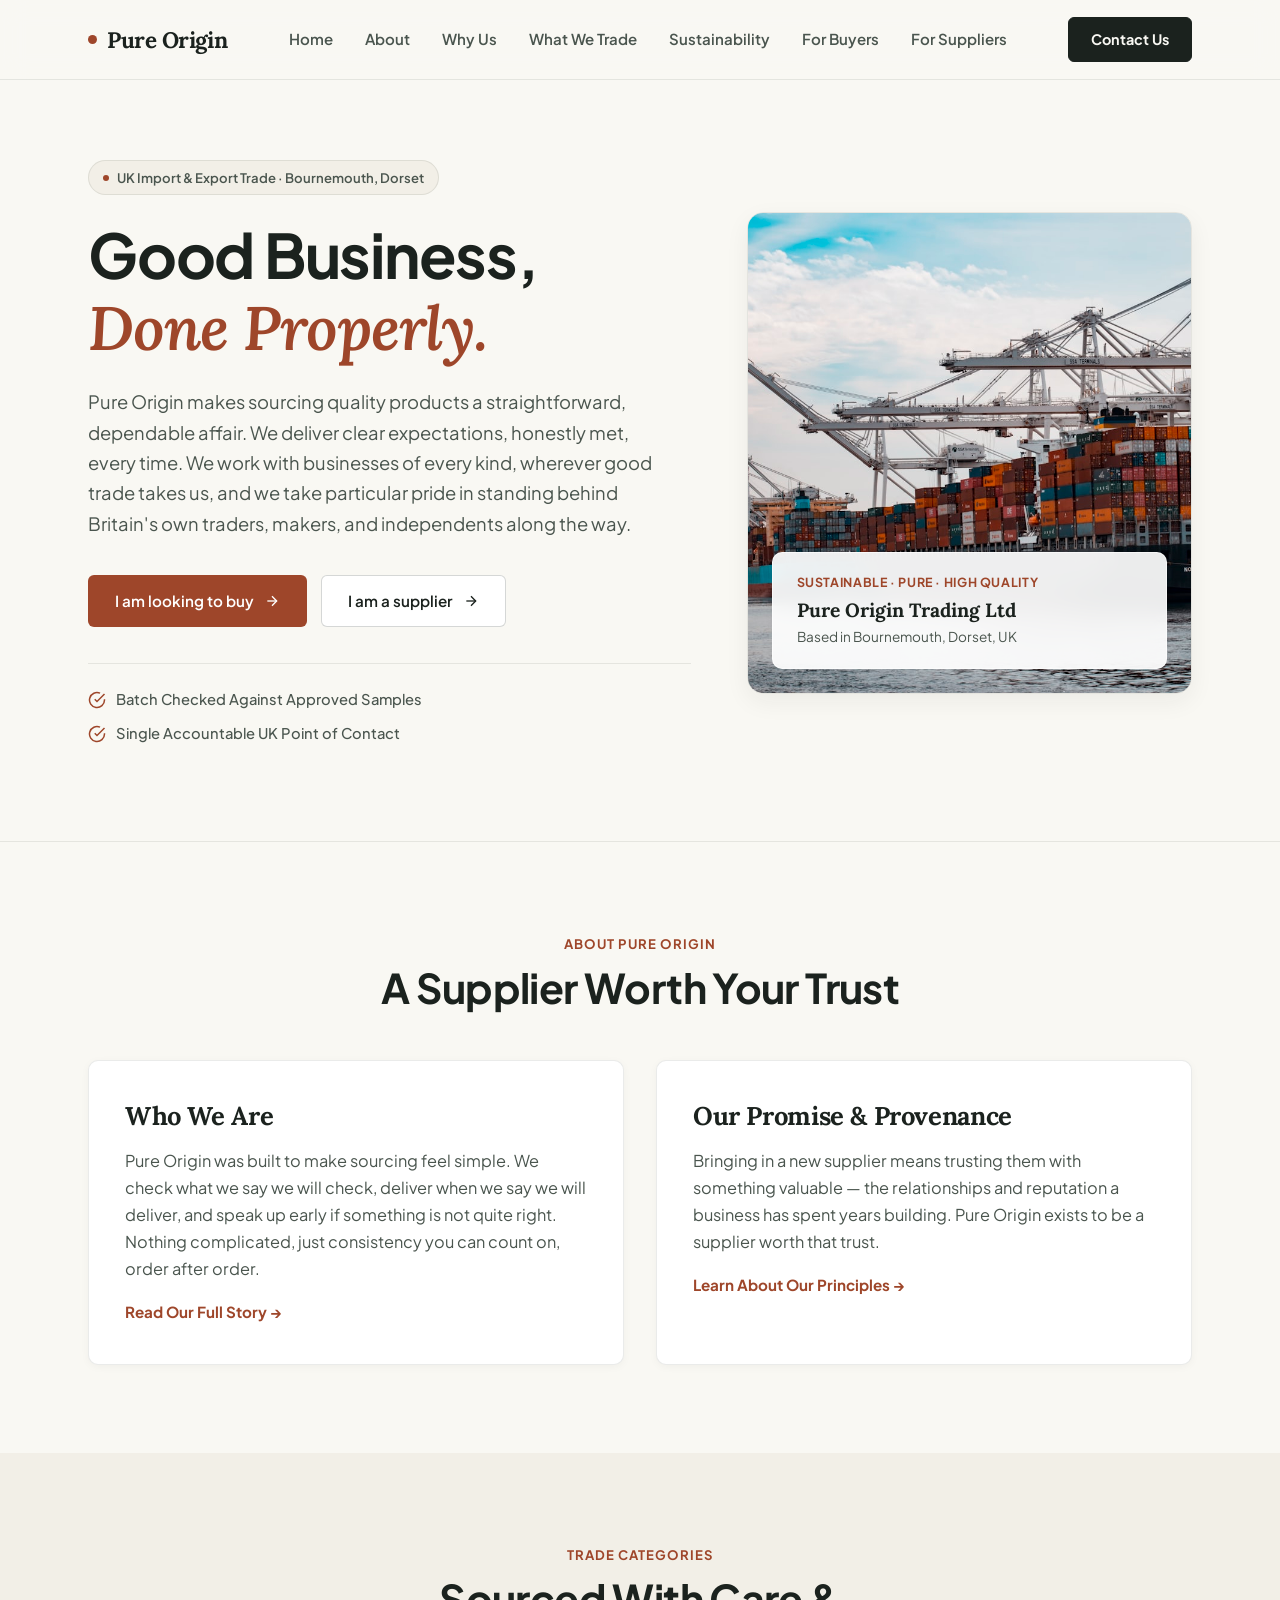
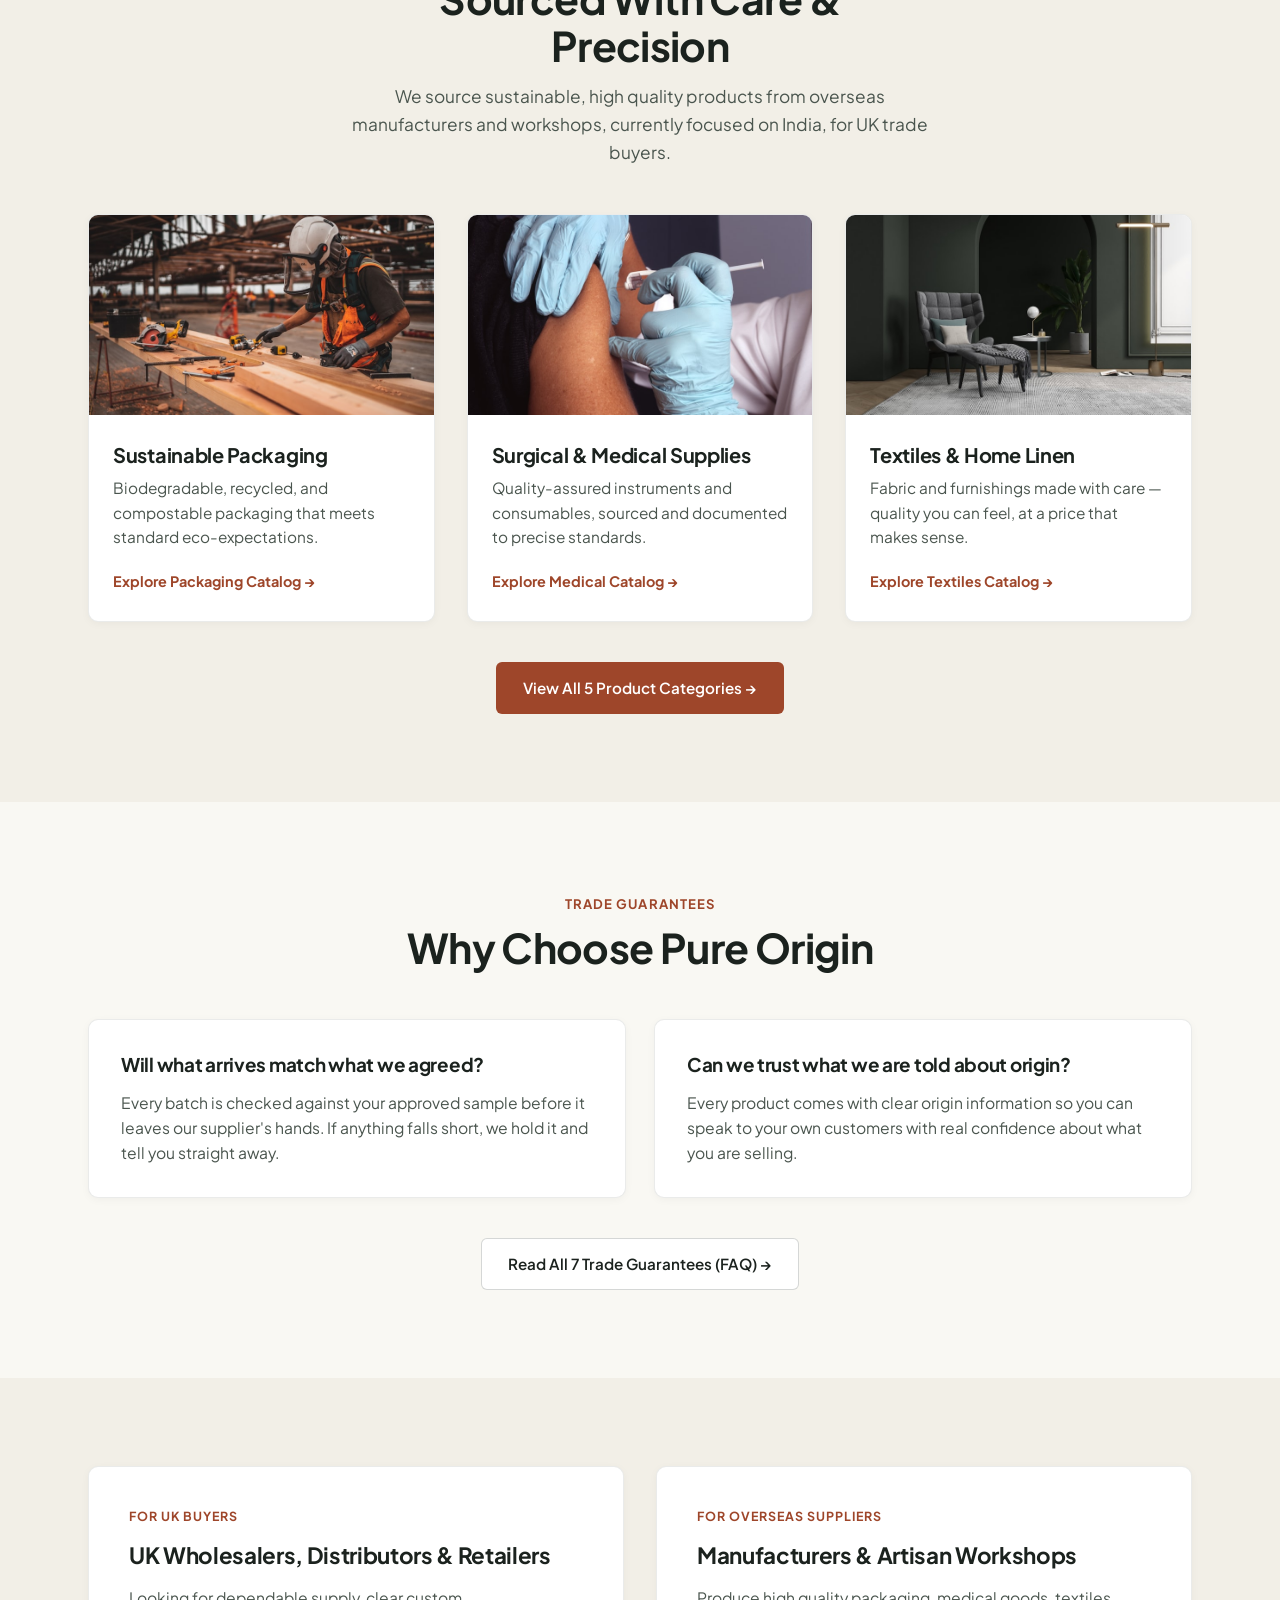
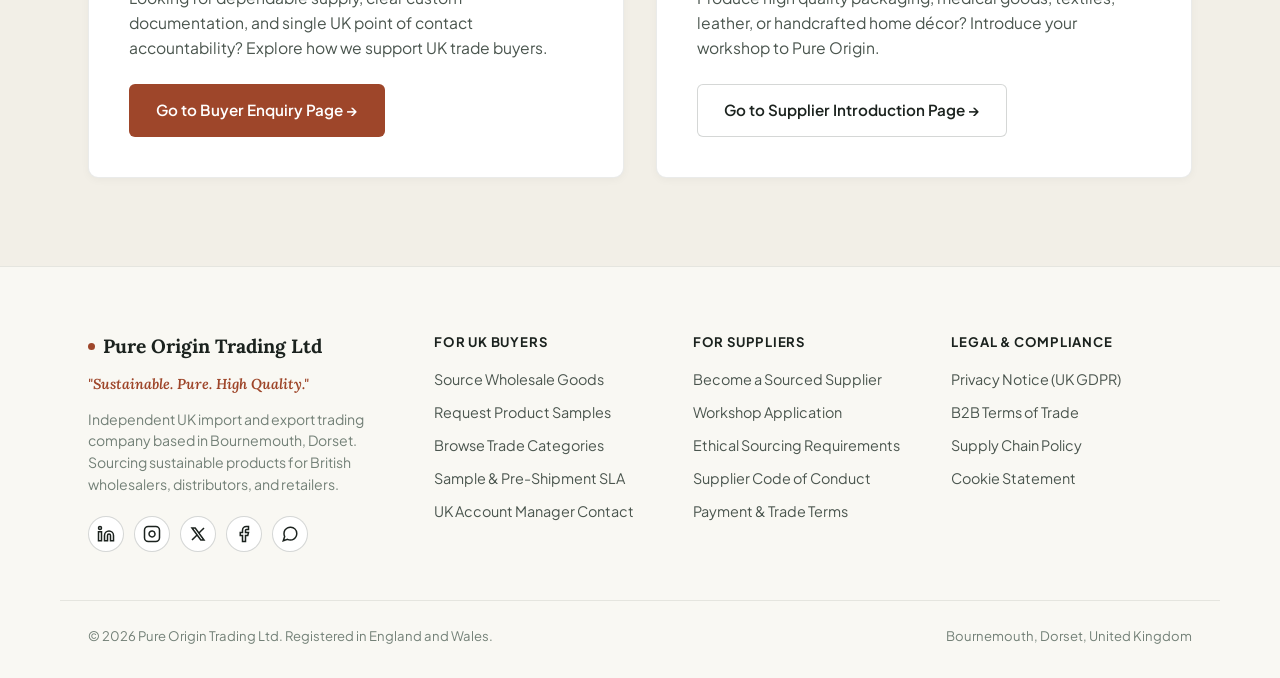
==== commit 67d9f449: "Update official UK office location to Bournemouth, Dorset, UK across all pages" ====
--- a/index.html
+++ b/index.html
@@ -4,12 +4,12 @@
   <meta charset="UTF-8">
   <meta name="viewport" content="width=device-width, initial-scale=1.0">
   <title>Pure Origin Trading Ltd — Sustainable. Pure. High Quality.</title>
-  <meta name="description" content="Pure Origin Trading Ltd is an independent UK import and export company based in Eastbourne, East Sussex. We source sustainable, high quality products for UK wholesalers, distributors, and specialty retailers.">
+  <meta name="description" content="Pure Origin Trading Ltd is an independent UK import and export company based in Bournemouth, Dorset. We source sustainable, high quality products for UK wholesalers, distributors, and specialty retailers.">
   <meta name="theme-color" content="#F9F8F3">
 
   <!-- Open Graph & Social Previews -->
   <meta property="og:title" content="Pure Origin Trading Ltd — Sustainable. Pure. High Quality.">
-  <meta property="og:description" content="Independent UK import & export trading company in Eastbourne, UK. Sourcing eco packaging, medical supplies, textiles, leather, and artisan goods.">
+  <meta property="og:description" content="Independent UK import & export trading company in Bournemouth, Dorset, UK. Sourcing eco packaging, medical supplies, textiles, leather, and artisan goods.">
   <meta property="og:type" content="website">
   
   <!-- Premium Professional Typography Stack -->
@@ -57,7 +57,7 @@
         <div class="hero-copy">
           <div class="location-badge">
             <span class="badge-dot"></span>
-            <span>UK Import &amp; Export Trade · Eastbourne, East Sussex</span>
+            <span>UK Import &amp; Export Trade · Bournemouth, Dorset</span>
           </div>
 
           <h1 class="hero-headline">Good Business,<br><span class="accent-text">Done Properly.</span></h1>
@@ -94,7 +94,7 @@
           <div class="image-overlay-card">
             <div class="card-tagline">Sustainable · Pure · High Quality</div>
             <div class="card-title">Pure Origin Trading Ltd</div>
-            <div class="card-location">Based in Eastbourne, East Sussex, UK</div>
+            <div class="card-location">Based in Bournemouth, Dorset, UK</div>
           </div>
         </div>
       </div>
@@ -250,7 +250,7 @@
       <div class="footer-col brand-col">
         <span class="wordmark-sm"><span class="dot"></span> Pure Origin Trading Ltd</span>
         <p class="footer-tagline">"Sustainable. Pure. High Quality."</p>
-        <p class="footer-desc">Independent UK import and export trading company based in Eastbourne, East Sussex. Sourcing sustainable products for British wholesalers, distributors, and retailers.</p>
+        <p class="footer-desc">Independent UK import and export trading company based in Bournemouth, Dorset. Sourcing sustainable products for British wholesalers, distributors, and retailers.</p>
         
         <div class="footer-social-row">
           <a href="https://linkedin.com" target="_blank" rel="noopener noreferrer" class="social-icon-btn" aria-label="Pure Origin LinkedIn">
@@ -306,7 +306,7 @@
 
     <div class="wrap footer-bottom-bar">
       <span>&copy; <span id="yearSpan">2026</span> Pure Origin Trading Ltd. Registered in England and Wales.</span>
-      <span class="footer-loc">Eastbourne, East Sussex, United Kingdom</span>
+      <span class="footer-loc">Bournemouth, Dorset, United Kingdom</span>
     </div>
   </footer>
 
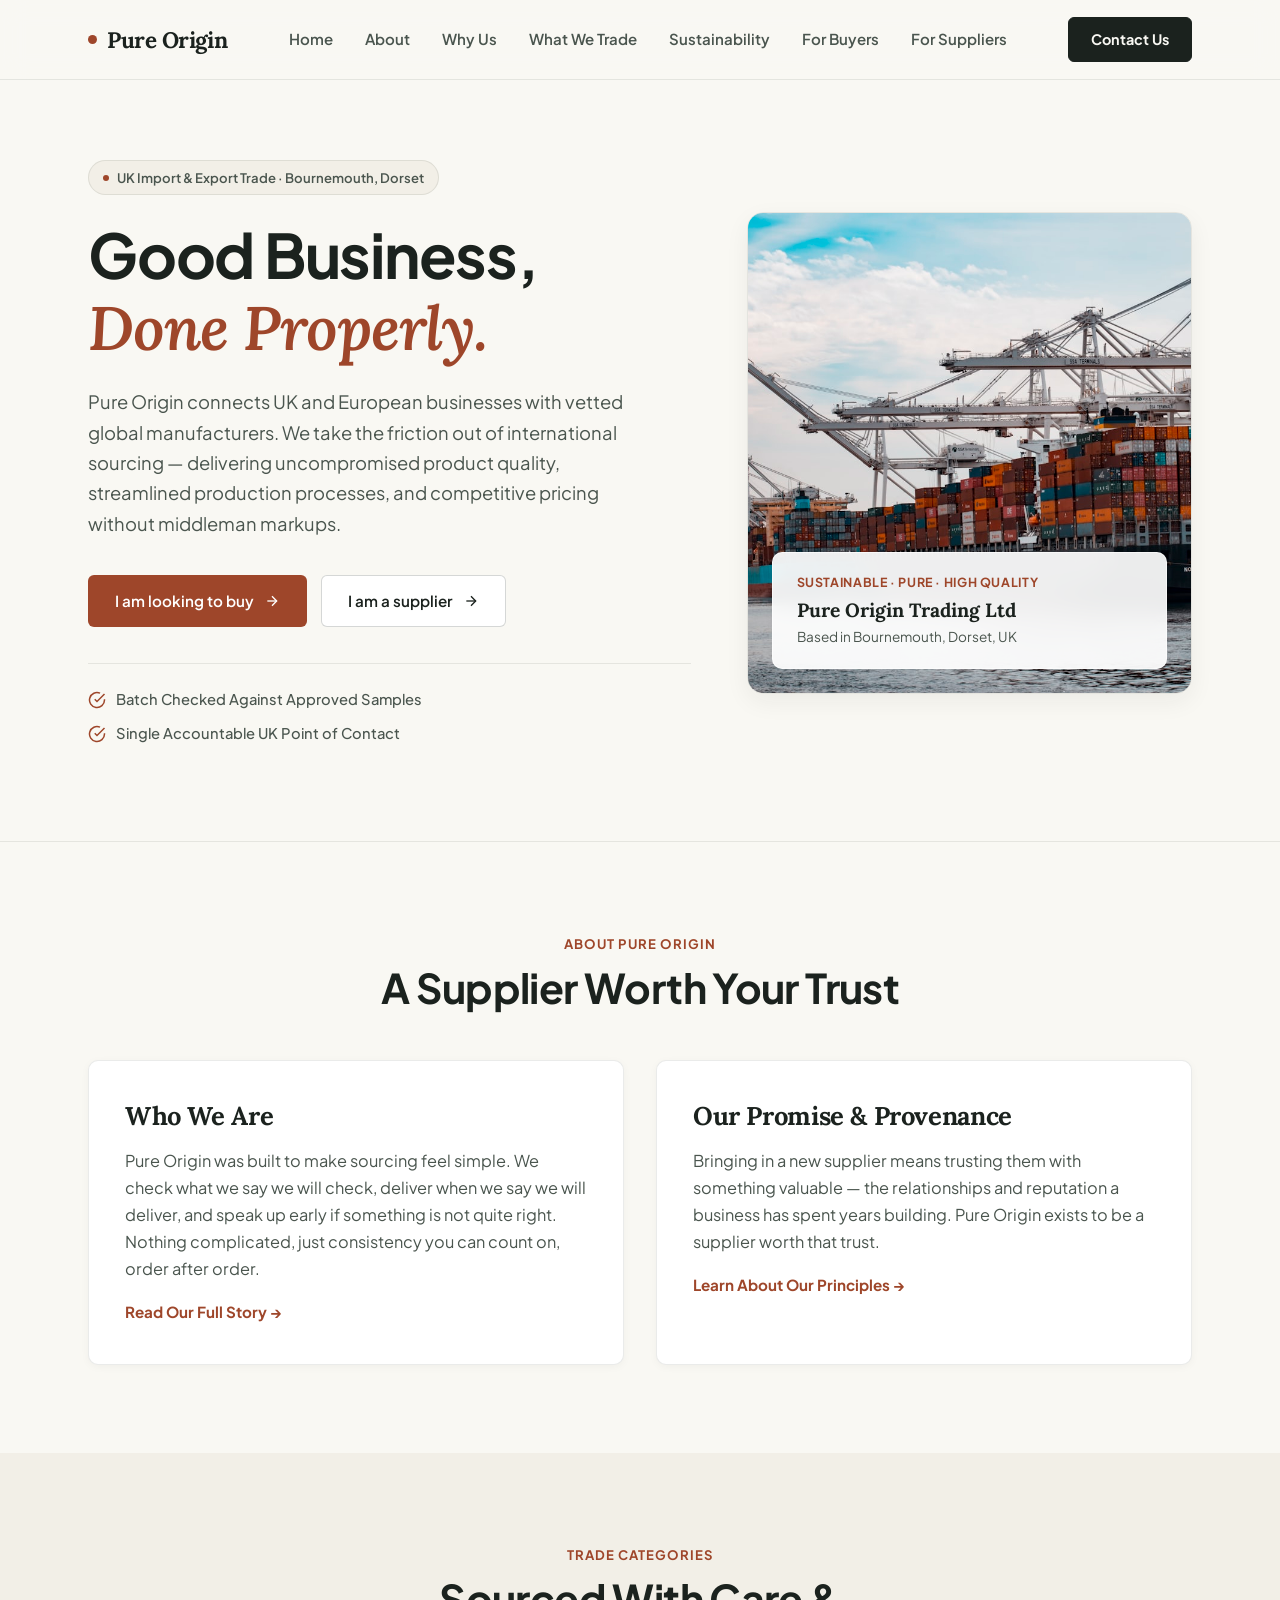
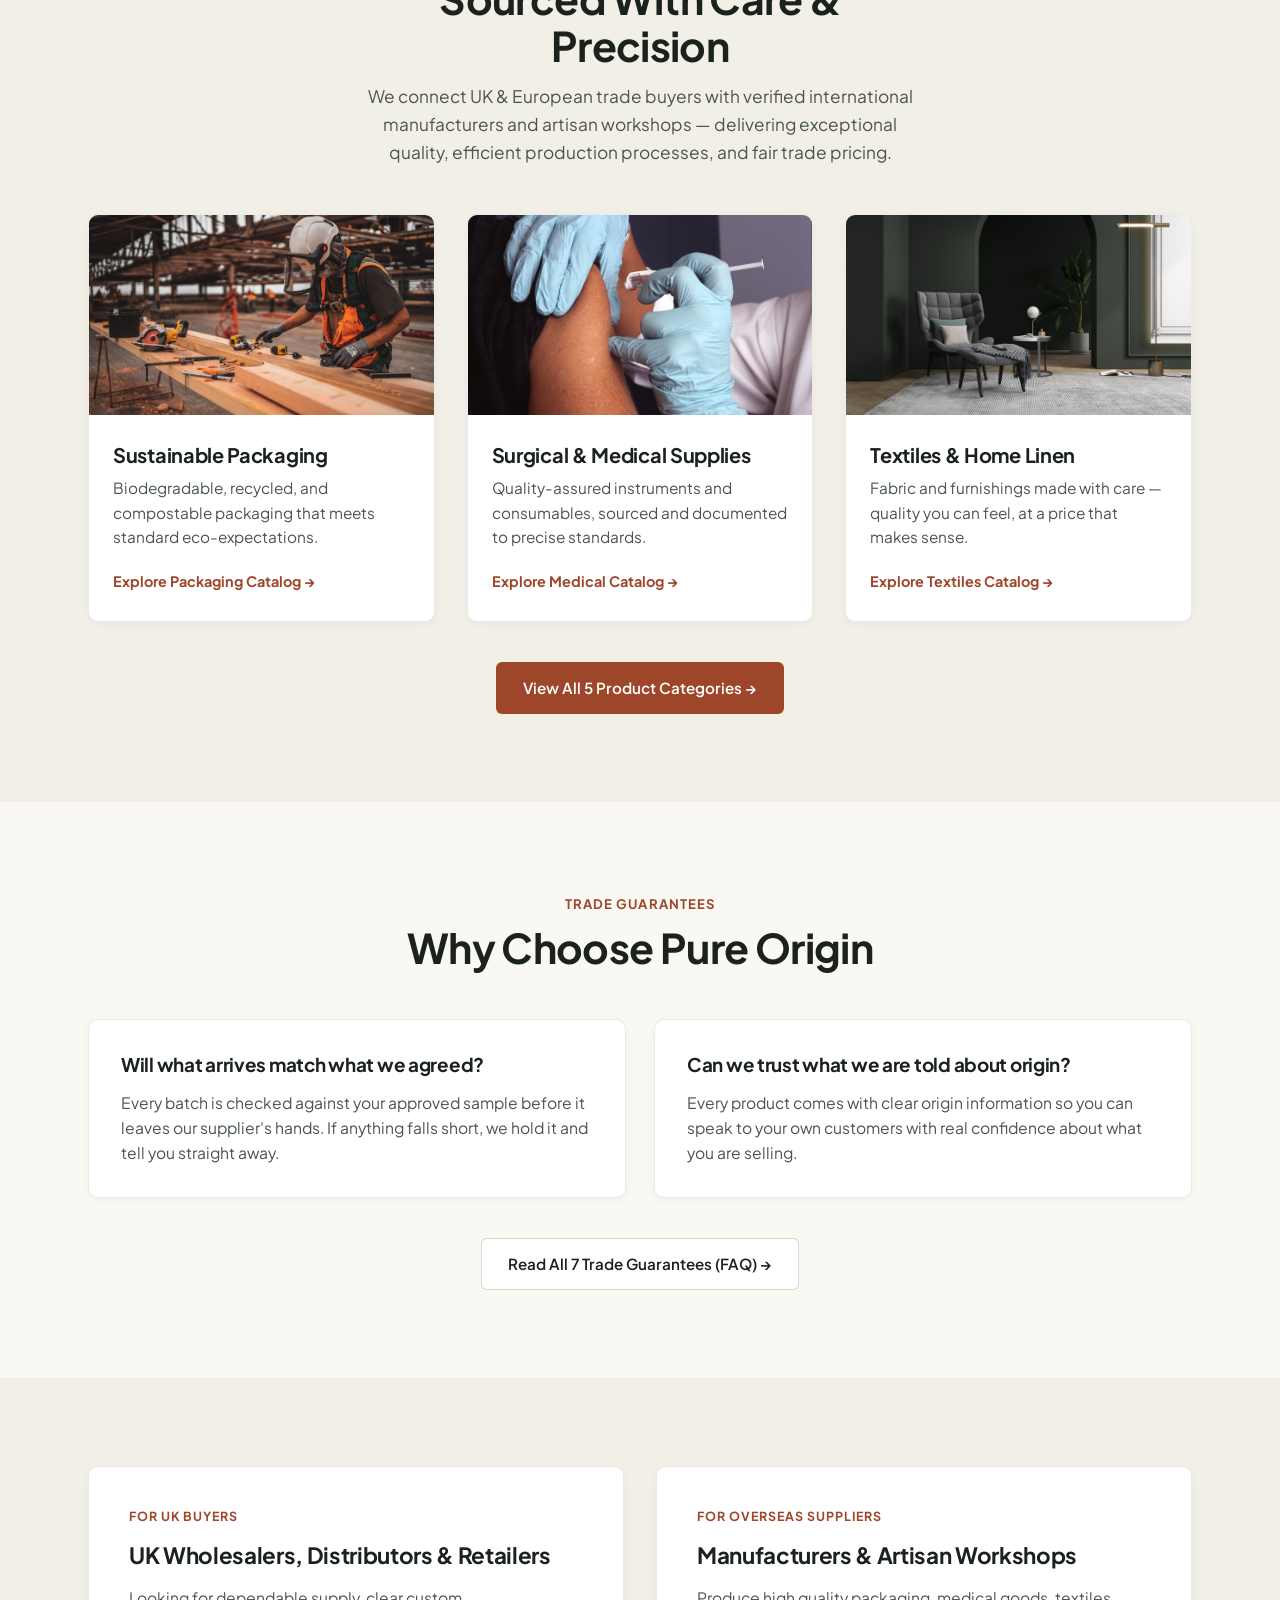
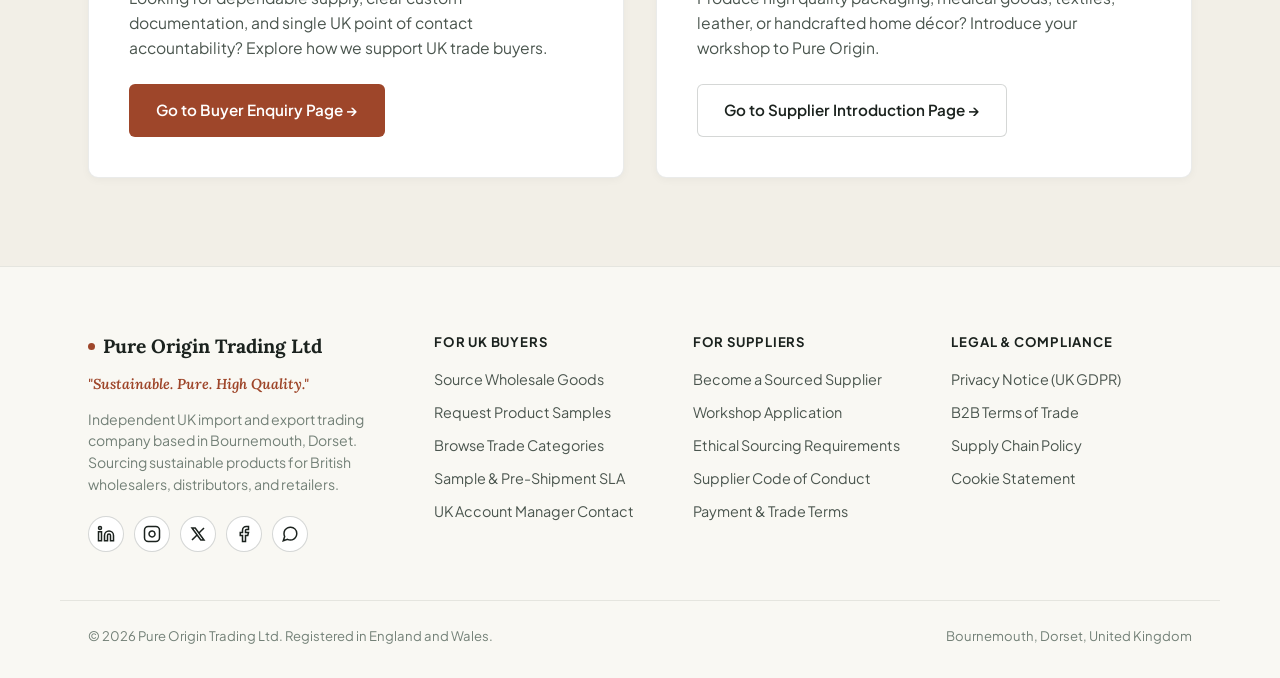
==== commit a9ff6e59: "Refine brand positioning to Global Sourcing: focus on quality, efficient processes, and competitive " ====
--- a/index.html
+++ b/index.html
@@ -63,7 +63,7 @@
           <h1 class="hero-headline">Good Business,<br><span class="accent-text">Done Properly.</span></h1>
 
           <p class="hero-subtext">
-            Pure Origin makes sourcing quality products a straightforward, dependable affair. We deliver clear expectations, honestly met, every time. We work with businesses of every kind, wherever good trade takes us, and we take particular pride in standing behind Britain's own traders, makers, and independents along the way.
+            Pure Origin connects UK and European businesses with vetted global manufacturers. We take the friction out of international sourcing — delivering uncompromised product quality, streamlined production processes, and competitive pricing without middleman markups.
           </p>
 
           <div class="hero-buttons">
@@ -138,7 +138,7 @@
         <div class="section-header">
           <span class="section-label">Trade Categories</span>
           <h2>Sourced With Care &amp; Precision</h2>
-          <p class="section-sub">We source sustainable, high quality products from overseas manufacturers and workshops, currently focused on India, for UK trade buyers.</p>
+          <p class="section-sub">We connect UK &amp; European trade buyers with verified international manufacturers and artisan workshops — delivering exceptional quality, efficient production processes, and fair trade pricing.</p>
         </div>
 
         <div class="products-grid">
